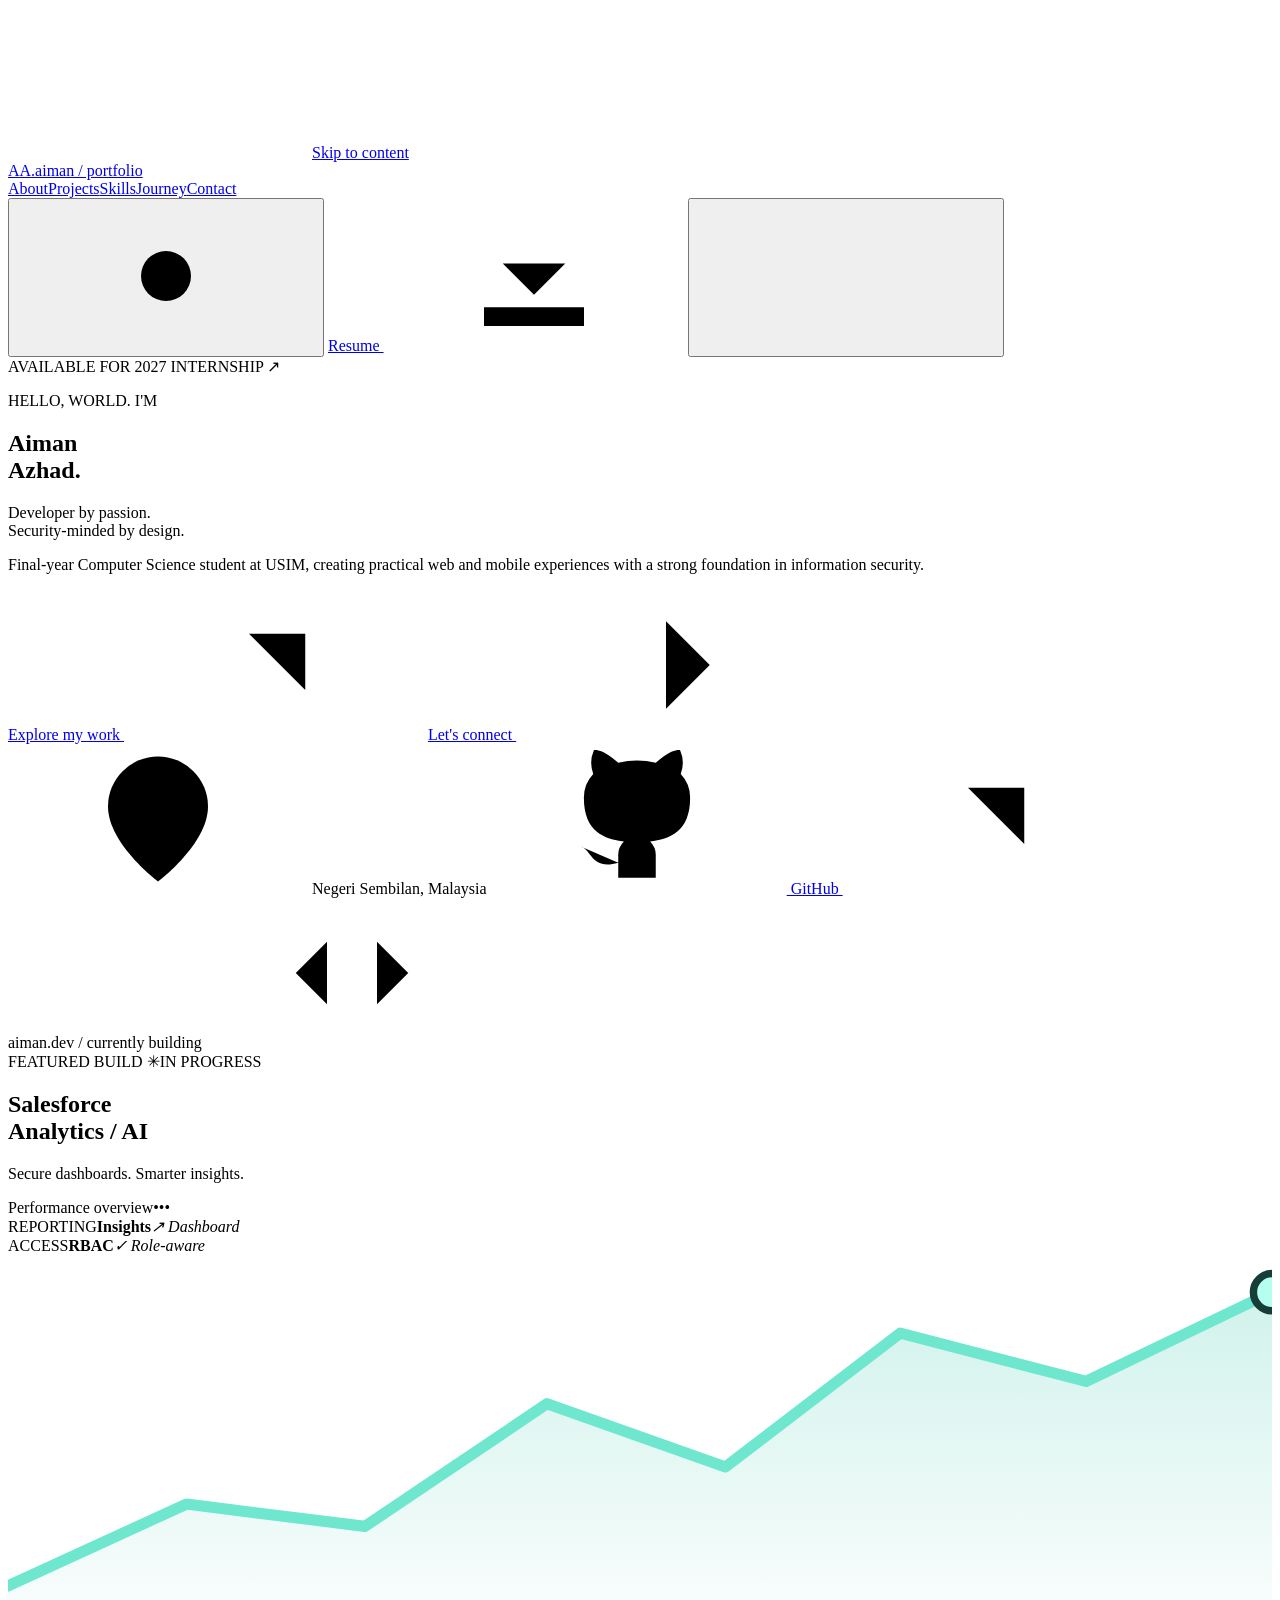
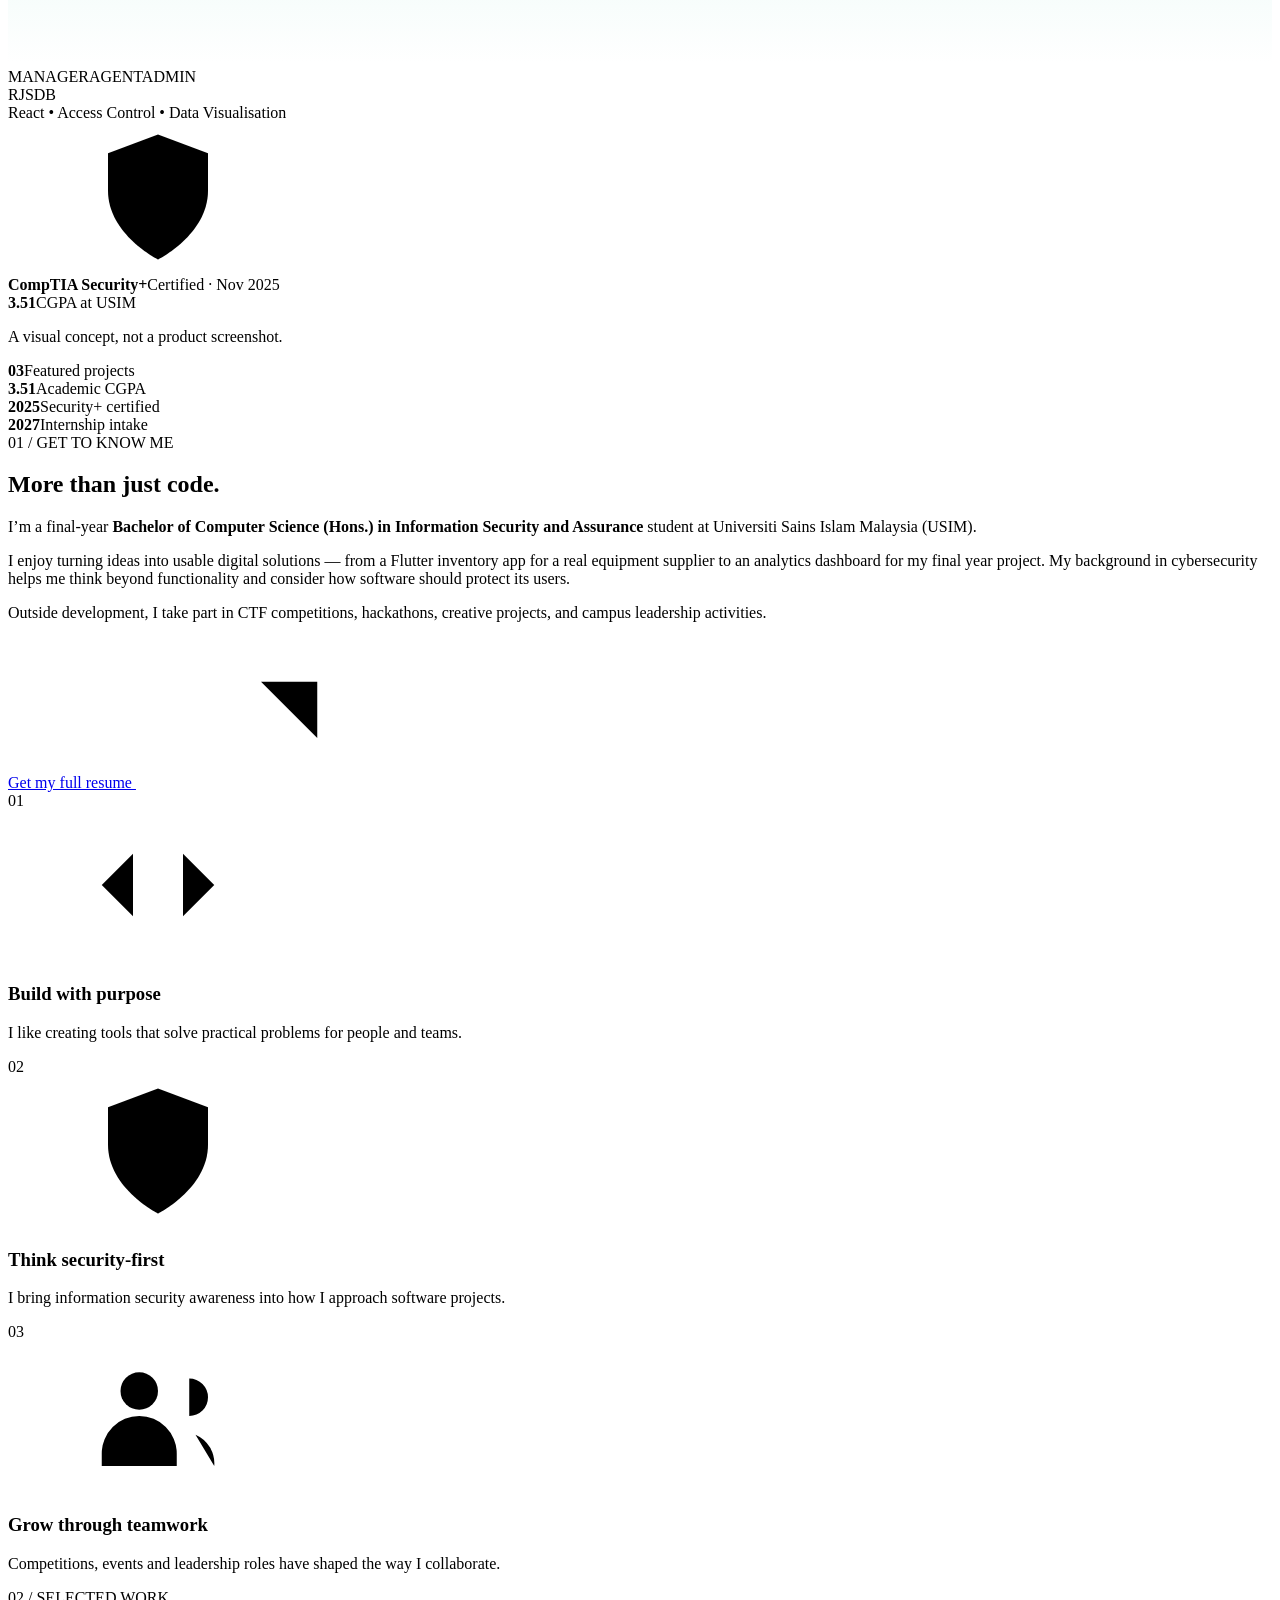
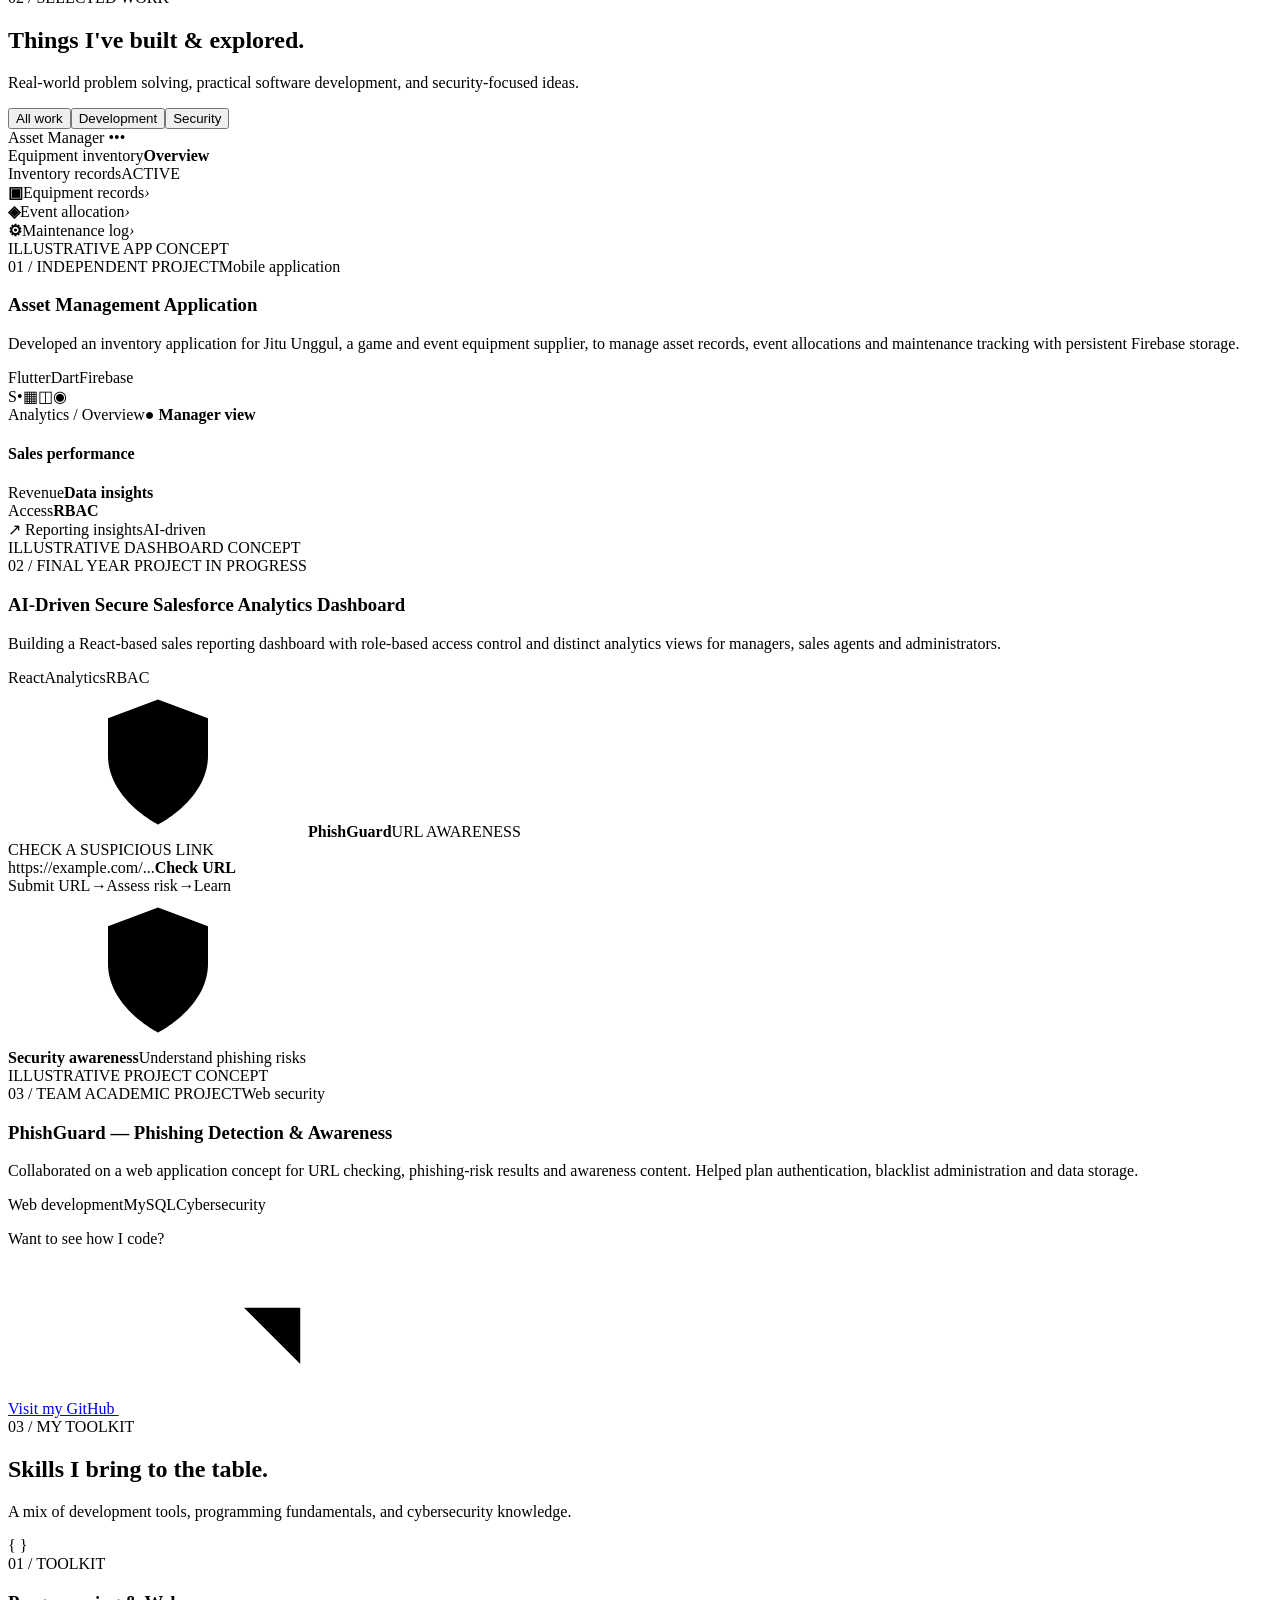
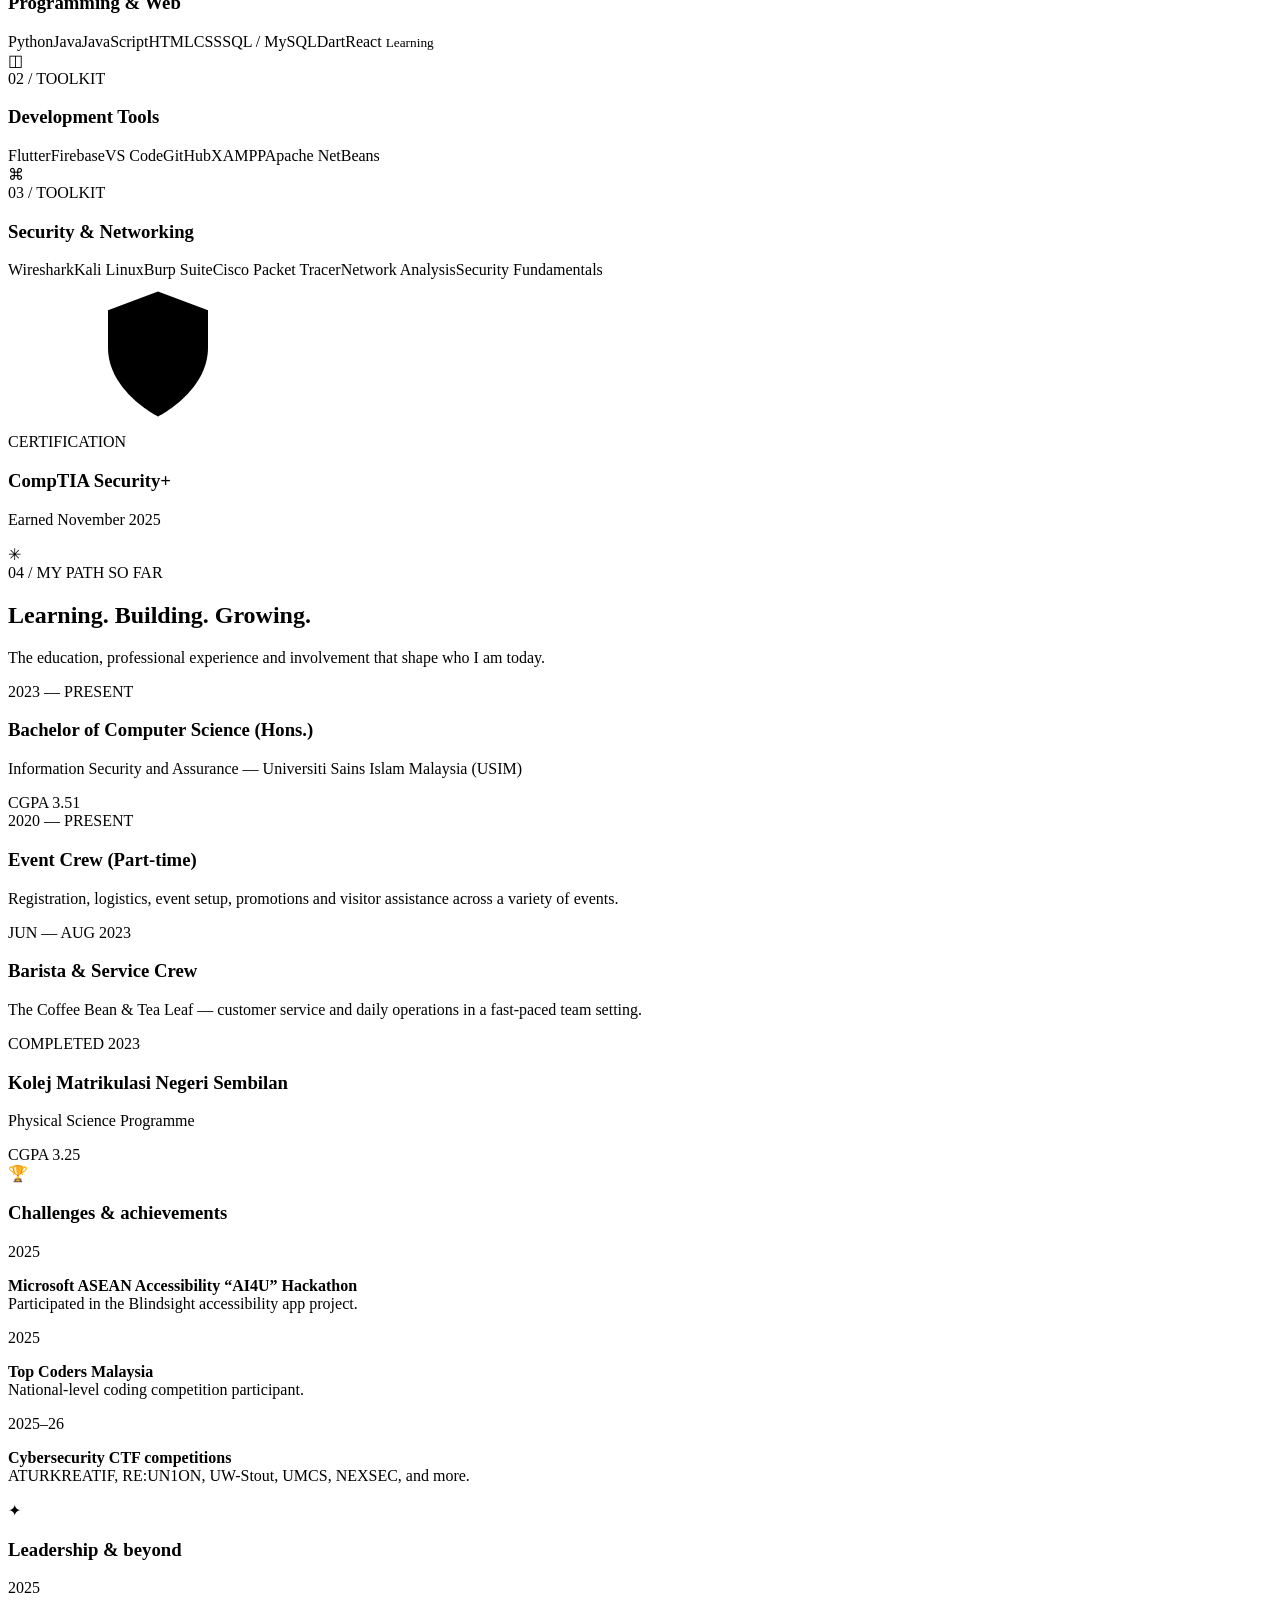
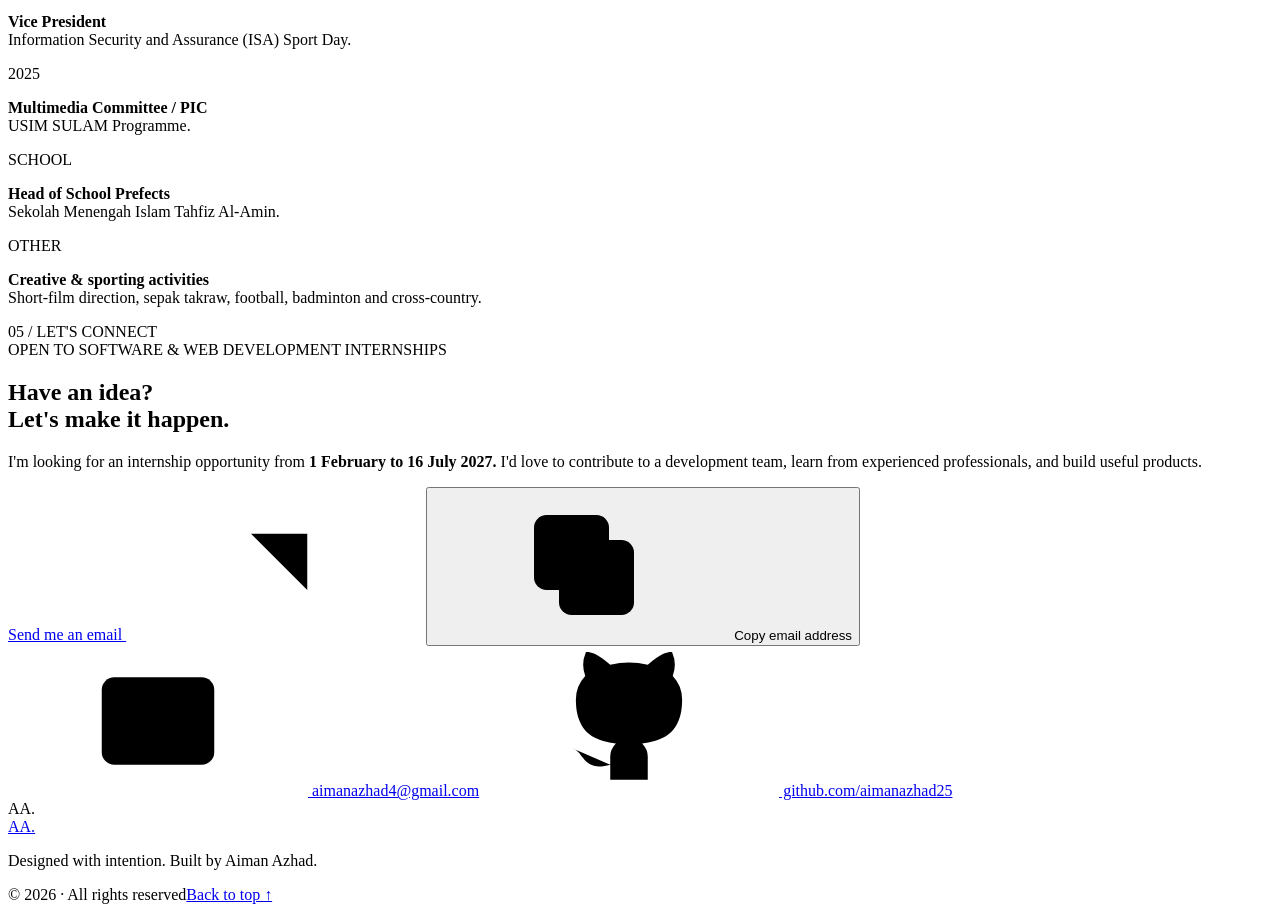
==== index.html @ 27d0f872 "Add Aiman Azhad portfolio homepage" ====
<!doctype html>
<html lang="en" data-theme="dark">
<head>
  <meta charset="UTF-8">
  <meta name="viewport" content="width=device-width, initial-scale=1">
  <meta name="theme-color" content="#090f1a">
  <meta name="description" content="Portfolio of Aiman Azhad, an information security student and software developer building practical, secure web and mobile applications.">
  <meta property="og:title" content="Aiman Azhad — Software Developer & Security Enthusiast">
  <meta property="og:description" content="Projects, technical skills, experience and internship availability of Aiman Azhad.">
  <meta property="og:type" content="website">
  <title>Aiman Azhad — Developer Portfolio</title>
  <link rel="icon" type="image/svg+xml" href="assets/favicon.svg">
  <link rel="preconnect" href="https://fonts.googleapis.com">
  <link rel="preconnect" href="https://fonts.gstatic.com" crossorigin>
  <link href="https://fonts.googleapis.com/css2?family=DM+Sans:wght@400;500;600;700&family=Space+Grotesk:wght@400;500;600;700&display=swap" rel="stylesheet">
  <link rel="stylesheet" href="styles.css">
  <script src="script.js" defer></script>
</head>
<body>
  <svg class="svg-defs" xmlns="http://www.w3.org/2000/svg" aria-hidden="true">
    <symbol id="i-arrow" viewBox="0 0 24 24"><path d="M5 12h14m-7-7 7 7-7 7"/></symbol>
    <symbol id="i-arrow-diagonal" viewBox="0 0 24 24"><path d="M7 17 17 7M8 7h9v9"/></symbol>
    <symbol id="i-download" viewBox="0 0 24 24"><path d="M12 3v12m-5-5 5 5 5-5M4 17v3h16v-3"/></symbol>
    <symbol id="i-mail" viewBox="0 0 24 24"><rect x="3" y="5" width="18" height="14" rx="2"/><path d="m3 7 9 6 9-6"/></symbol>
    <symbol id="i-github" viewBox="0 0 24 24"><path d="M9 19c-4.3 1.3-4.3-2.2-6-2.6m12 5v-3.4a3.1 3.1 0 0 0-.9-2.4c3.1-.4 6.4-1.5 6.4-7A5.5 5.5 0 0 0 19 4.8 5.1 5.1 0 0 0 18.9 1S17.7.6 15 3a13.3 13.3 0 0 0-6 0C6.3.6 5.1 1 5.1 1A5.1 5.1 0 0 0 5 4.8a5.5 5.5 0 0 0-1.5 3.8c0 5.5 3.3 6.6 6.4 7A3.1 3.1 0 0 0 9 18v3.4"/></symbol>
    <symbol id="i-sun" viewBox="0 0 24 24"><circle cx="12" cy="12" r="4"/><path d="M12 2v2m0 16v2M4.93 4.93l1.42 1.42m11.3 11.3 1.42 1.42M2 12h2m16 0h2M4.93 19.07l1.42-1.42m11.3-11.3 1.42-1.42"/></symbol>
    <symbol id="i-moon" viewBox="0 0 24 24"><path d="M20.7 13.4A9 9 0 0 1 10.6 3.3a9 9 0 1 0 10.1 10.1Z"/></symbol>
    <symbol id="i-menu" viewBox="0 0 24 24"><path d="M4 7h16M4 12h16M4 17h16"/></symbol>
    <symbol id="i-x" viewBox="0 0 24 24"><path d="M5 5 19 19M19 5 5 19"/></symbol>
    <symbol id="i-shield" viewBox="0 0 24 24"><path d="M12 22s8-4 8-11V5l-8-3-8 3v6c0 7 8 11 8 11Z"/><path d="m9 12 2 2 4-4"/></symbol>
    <symbol id="i-code" viewBox="0 0 24 24"><path d="m8 7-5 5 5 5m8-10 5 5-5 5m-3-13-2 16"/></symbol>
    <symbol id="i-users" viewBox="0 0 24 24"><circle cx="9" cy="8" r="3"/><path d="M3 20v-2a6 6 0 0 1 12 0v2H3Zm14-14a3 3 0 0 1 0 6m1 3a5 5 0 0 1 3 5"/></symbol>
    <symbol id="i-location" viewBox="0 0 24 24"><path d="M20 10c0 6-8 12-8 12S4 16 4 10a8 8 0 1 1 16 0Z"/><circle cx="12" cy="10" r="2.5"/></symbol>
    <symbol id="i-check" viewBox="0 0 24 24"><path d="m5 12 4 4L19 6"/></symbol>
    <symbol id="i-copy" viewBox="0 0 24 24"><rect x="8" y="8" width="12" height="12" rx="2"/><path d="M16 8V6a2 2 0 0 0-2-2H6a2 2 0 0 0-2 2v8a2 2 0 0 0 2 2h2"/></symbol>
  </svg>
  <a class="skip-link" href="#main">Skip to content</a>
  <header class="site-header" id="top">
    <div class="container nav-wrap">
      <a class="brand" href="#top" aria-label="Aiman Azhad, back to top"><span class="brand-mark">AA<span class="brand-dot">.</span></span><span class="brand-caption">aiman / portfolio</span></a>
      <nav class="desktop-nav" aria-label="Main navigation">
        <a href="#about">About</a><a href="#projects">Projects</a><a href="#skills">Skills</a><a href="#journey">Journey</a><a href="#contact">Contact</a>
      </nav>
      <div class="nav-actions">
        <button class="icon-button theme-toggle" id="themeToggle" type="button" aria-label="Switch to light mode" title="Toggle light/dark theme"><svg class="icon"><use href="#i-sun"/></svg></button>
        <a class="nav-resume" href="Aiman_Azhad_Resume.pdf" download>Resume <svg class="icon"><use href="#i-download"/></svg></a>
        <button class="icon-button menu-toggle" id="menuToggle" type="button" aria-expanded="false" aria-controls="mobileNav" aria-label="Open navigation"><svg class="icon"><use href="#i-menu"/></svg></button>
      </div>
    </div>
    <nav class="mobile-nav" id="mobileNav" aria-label="Mobile navigation" hidden>
      <a href="#about">About</a><a href="#projects">Projects</a><a href="#skills">Skills</a><a href="#journey">Journey</a><a href="#contact">Contact</a>
    </nav>
  </header>

  <main id="main">
    <section class="hero section" aria-labelledby="hero-title">
      <div class="hero-glow hero-glow-one" aria-hidden="true"></div><div class="hero-glow hero-glow-two" aria-hidden="true"></div>
      <div class="container hero-grid">
        <div class="hero-content">
          <div class="availability"><span class="pulse-dot"></span> AVAILABLE FOR 2027 INTERNSHIP <span class="availability-arrow">↗</span></div>
          <p class="hero-intro">HELLO, WORLD. I'M</p>
          <h1 id="hero-title">Aiman<br><span class="gradient-text">Azhad.</span></h1>
          <p class="hero-subtitle">Developer by passion.<br><span>Security-minded by design.</span></p>
          <p class="hero-description">Final-year Computer Science student at USIM, creating practical web and mobile experiences with a strong foundation in information security.</p>
          <div class="hero-cta">
            <a class="button button-primary" href="#projects">Explore my work <svg class="icon"><use href="#i-arrow-diagonal"/></svg></a>
            <a class="button button-outline" href="#contact">Let's connect <svg class="icon"><use href="#i-arrow"/></svg></a>
          </div>
          <div class="hero-meta"><span><svg class="icon"><use href="#i-location"/></svg> Negeri Sembilan, Malaysia</span><span class="meta-separator"></span><a href="https://github.com/aimanazhad25" target="_blank" rel="noopener noreferrer"><svg class="icon"><use href="#i-github"/></svg> GitHub <svg class="icon small-icon"><use href="#i-arrow-diagonal"/></svg></a></div>
        </div>
        <div class="hero-visual" aria-label="Illustrative developer dashboard concept">
          <div class="orbit orb-a"></div><div class="orbit orb-b"></div>
          <div class="focus-card">
            <div class="focus-top"><div class="window-dots"><i></i><i></i><i></i></div><span>aiman.dev / currently building</span><svg class="icon"><use href="#i-code"/></svg></div>
            <div class="focus-body">
              <div class="focus-heading"><span class="focus-mini-label">FEATURED BUILD <span class="tiny-star">✳</span></span><span class="focus-status">IN PROGRESS</span></div>
              <h2>Salesforce<br>Analytics <span class="text-muted">/ AI</span></h2>
              <p>Secure dashboards. Smarter insights.</p>
              <div class="preview-panel">
                <div class="preview-top"><span>Performance overview</span><span class="preview-dots">•••</span></div>
                <div class="mini-kpi-row"><div class="mini-kpi"><span>REPORTING</span><b>Insights</b><em>↗ Dashboard</em></div><div class="mini-kpi"><span>ACCESS</span><b>RBAC</b><em>✓ Role-aware</em></div></div>
                <div class="chart-area"><div class="chart-grid"><i></i><i></i><i></i></div><svg viewBox="0 0 340 110" preserveAspectRatio="none" role="img" aria-label="Decorative chart visualization"><defs><linearGradient id="chartFill" x1="0" y1="0" x2="0" y2="1"><stop offset="0%" stop-color="#66d4be" stop-opacity=".30"/><stop offset="100%" stop-color="#66d4be" stop-opacity="0"/></linearGradient></defs><path d="M0 89 L48 67 L96 73 L145 40 L193 57 L240 21 L290 34 L340 10 L340 110 L0 110 Z" fill="url(#chartFill)"/><polyline points="0,89 48,67 96,73 145,40 193,57 240,21 290,34 340,10" fill="none" stroke="#6fe7cf" stroke-width="3" stroke-linejoin="round" stroke-linecap="round"/><circle cx="340" cy="10" r="5" fill="#b5fff0" stroke="#163d38" stroke-width="2"/></svg></div>
                <div class="roles-line"><span>MANAGER</span><span>AGENT</span><span>ADMIN</span></div>
              </div>
              <div class="focus-foot"><div class="tech-overlap"><span>R</span><span>JS</span><span>DB</span></div><span>React • Access Control • Data Visualisation</span></div>
            </div>
          </div>
          <div class="float-chip chip-cert"><span class="chip-icon"><svg class="icon"><use href="#i-shield"/></svg></span><div><strong>CompTIA Security+</strong><span>Certified · Nov 2025</span></div></div>
          <div class="float-chip chip-gpa"><strong>3.51</strong><span>CGPA at USIM</span></div>
          <p class="visual-note">A visual concept, not a product screenshot.</p>
        </div>
      </div>
      <div class="container metrics-row" aria-label="Profile highlights"><div class="metric"><strong>03</strong><span>Featured projects</span></div><div class="metric"><strong>3.51</strong><span>Academic CGPA</span></div><div class="metric"><strong>2025</strong><span>Security+ certified</span></div><div class="metric"><strong>2027</strong><span>Internship intake</span></div></div>
    </section>

    <section class="section about-section" id="about" aria-labelledby="about-title">
      <div class="container">
        <div class="section-head"><span class="section-kicker"><span class="section-index">01 /</span> GET TO KNOW ME</span><h2 id="about-title">More than just <span class="gradient-text">code.</span></h2></div>
        <div class="about-grid">
          <div class="about-copy"><p class="lead">I’m a final-year <strong>Bachelor of Computer Science (Hons.) in Information Security and Assurance</strong> student at Universiti Sains Islam Malaysia (USIM).</p><p>I enjoy turning ideas into usable digital solutions — from a Flutter inventory app for a real equipment supplier to an analytics dashboard for my final year project. My background in cybersecurity helps me think beyond functionality and consider how software should protect its users.</p><p>Outside development, I take part in CTF competitions, hackathons, creative projects, and campus leadership activities.</p><a href="Aiman_Azhad_Resume.pdf" class="text-link" download>Get my full resume <svg class="icon"><use href="#i-arrow-diagonal"/></svg></a></div>
          <div class="about-values"><article class="value-card"><span class="value-number">01</span><div class="value-icon cyan"><svg class="icon"><use href="#i-code"/></svg></div><h3>Build with purpose</h3><p>I like creating tools that solve practical problems for people and teams.</p></article><article class="value-card"><span class="value-number">02</span><div class="value-icon violet"><svg class="icon"><use href="#i-shield"/></svg></div><h3>Think security-first</h3><p>I bring information security awareness into how I approach software projects.</p></article><article class="value-card"><span class="value-number">03</span><div class="value-icon green"><svg class="icon"><use href="#i-users"/></svg></div><h3>Grow through teamwork</h3><p>Competitions, events and leadership roles have shaped the way I collaborate.</p></article></div>
        </div>
      </div>
    </section>

    <section class="section project-section" id="projects" aria-labelledby="projects-title">
      <div class="container"><div class="section-topline"><div class="section-head"><span class="section-kicker"><span class="section-index">02 /</span> SELECTED WORK</span><h2 id="projects-title">Things I've <span class="gradient-text">built & explored.</span></h2><p>Real-world problem solving, practical software development, and security-focused ideas.</p></div><div class="project-filters" role="group" aria-label="Filter projects"><button class="filter-button active" type="button" data-filter="all" aria-pressed="true">All work</button><button class="filter-button" type="button" data-filter="development" aria-pressed="false">Development</button><button class="filter-button" type="button" data-filter="security" aria-pressed="false">Security</button></div></div>
        <div class="project-grid">
          <article class="project-card" data-category="development"><div class="project-art art-assets" aria-label="Illustrative asset management app interface"><div class="art-noise"></div><div class="art-device"><div class="device-top"><span class="device-dot"></span> Asset Manager <span>•••</span></div><div class="device-overview"><span>Equipment inventory</span><strong>Overview</strong><div class="asset-stat"><span>Inventory records</span><span class="small-badge">ACTIVE</span></div><div class="asset-list"><div><b class="asset-icon">▣</b><span>Equipment records</span><i>›</i></div><div><b class="asset-icon">◈</b><span>Event allocation</span><i>›</i></div><div><b class="asset-icon">⚙</b><span>Maintenance log</span><i>›</i></div></div></div></div><span class="art-caption">ILLUSTRATIVE APP CONCEPT</span></div><div class="project-info"><div class="project-overline"><span>01 / INDEPENDENT PROJECT</span><span class="project-year">Mobile application</span></div><h3>Asset Management Application</h3><p>Developed an inventory application for Jitu Unggul, a game and event equipment supplier, to manage asset records, event allocations and maintenance tracking with persistent Firebase storage.</p><div class="tag-list"><span>Flutter</span><span>Dart</span><span>Firebase</span></div></div></article>
          <article class="project-card" data-category="development security"><div class="project-art art-sales" aria-label="Illustrative sales analytics dashboard"><div class="art-noise"></div><div class="sales-ui"><div class="sales-sidebar"><span class="sales-logo">S<span>•</span></span><span>▦</span><span>◫</span><span>◉</span></div><div class="sales-main"><div class="sales-header"><span>Analytics / Overview</span><b>● Manager view</b></div><h4>Sales performance</h4><div class="sales-stat-row"><div><span>Revenue</span><strong>Data insights</strong></div><div><span>Access</span><strong>RBAC</strong></div></div><div class="bar-chart"><i style="--bar:44%"></i><i style="--bar:72%"></i><i style="--bar:58%"></i><i style="--bar:83%"></i><i style="--bar:66%"></i><i style="--bar:94%"></i><i style="--bar:76%"></i><i style="--bar:98%"></i></div><div class="sales-bottom"><span>↗ Reporting insights</span><span>AI-driven</span></div></div></div><span class="art-caption">ILLUSTRATIVE DASHBOARD CONCEPT</span></div><div class="project-info"><div class="project-overline"><span>02 / FINAL YEAR PROJECT</span><span class="status-inprogress"><i></i> IN PROGRESS</span></div><h3>AI-Driven Secure Salesforce Analytics Dashboard</h3><p>Building a React-based sales reporting dashboard with role-based access control and distinct analytics views for managers, sales agents and administrators.</p><div class="tag-list"><span>React</span><span>Analytics</span><span>RBAC</span></div></div></article>
          <article class="project-card" data-category="security"><div class="project-art art-phish" aria-label="Illustrative phishing awareness interface"><div class="art-noise"></div><div class="phish-window"><div class="phish-nav"><span class="phish-logo"><svg class="icon"><use href="#i-shield"/></svg></span><b>PhishGuard</b><span>URL AWARENESS</span></div><div class="phish-inner"><span class="scan-caption">CHECK A SUSPICIOUS LINK</span><div class="fake-input"><span>https://example.com/...</span><b>Check URL</b></div><div class="scan-flow"><span>Submit URL</span><i>→</i><span>Assess risk</span><i>→</i><span>Learn</span></div><div class="phish-shield"><svg class="icon"><use href="#i-shield"/></svg><div><b>Security awareness</b><span>Understand phishing risks</span></div></div></div></div><span class="art-caption">ILLUSTRATIVE PROJECT CONCEPT</span></div><div class="project-info"><div class="project-overline"><span>03 / TEAM ACADEMIC PROJECT</span><span class="project-year">Web security</span></div><h3>PhishGuard — Phishing Detection & Awareness</h3><p>Collaborated on a web application concept for URL checking, phishing-risk results and awareness content. Helped plan authentication, blacklist administration and data storage.</p><div class="tag-list"><span>Web development</span><span>MySQL</span><span>Cybersecurity</span></div></div></article>
        </div>
        <div class="projects-end"><p>Want to see how I code?</p><a href="https://github.com/aimanazhad25" target="_blank" rel="noopener noreferrer" class="text-link">Visit my GitHub <svg class="icon"><use href="#i-arrow-diagonal"/></svg></a></div>
      </div>
    </section>

    <section class="section skills-section" id="skills" aria-labelledby="skills-title"><div class="container"><div class="section-head"><span class="section-kicker"><span class="section-index">03 /</span> MY TOOLKIT</span><h2 id="skills-title">Skills I bring <span class="gradient-text">to the table.</span></h2><p>A mix of development tools, programming fundamentals, and cybersecurity knowledge.</p></div><div class="skills-grid"><article class="skill-box"><div class="skill-heading"><span class="skill-illustration">{ }</span><div><span class="skill-number">01 / TOOLKIT</span><h3>Programming & Web</h3></div></div><div class="skill-pills"><span>Python</span><span>Java</span><span>JavaScript</span><span>HTML</span><span>CSS</span><span>SQL / MySQL</span><span>Dart</span><span class="learning">React <small>Learning</small></span></div></article><article class="skill-box"><div class="skill-heading"><span class="skill-illustration">◫</span><div><span class="skill-number">02 / TOOLKIT</span><h3>Development Tools</h3></div></div><div class="skill-pills"><span>Flutter</span><span>Firebase</span><span>VS Code</span><span>GitHub</span><span>XAMPP</span><span>Apache NetBeans</span></div></article><article class="skill-box"><div class="skill-heading"><span class="skill-illustration">⌘</span><div><span class="skill-number">03 / TOOLKIT</span><h3>Security & Networking</h3></div></div><div class="skill-pills"><span>Wireshark</span><span>Kali Linux</span><span>Burp Suite</span><span>Cisco Packet Tracer</span><span>Network Analysis</span><span>Security Fundamentals</span></div></article></div><div class="cert-banner"><div class="cert-emblem"><svg class="icon"><use href="#i-shield"/></svg></div><div><span>CERTIFICATION</span><h3>CompTIA Security+</h3><p>Earned November 2025</p></div><span class="cert-star" aria-hidden="true">✳</span></div></div></section>

    <section class="section journey-section" id="journey" aria-labelledby="journey-title"><div class="container journey-layout"><div class="journey-left"><div class="section-head"><span class="section-kicker"><span class="section-index">04 /</span> MY PATH SO FAR</span><h2 id="journey-title">Learning. Building. <span class="gradient-text">Growing.</span></h2><p>The education, professional experience and involvement that shape who I am today.</p></div><div class="timeline"><article class="timeline-item"><span class="timeline-date">2023 — PRESENT</span><h3>Bachelor of Computer Science (Hons.)</h3><p>Information Security and Assurance — Universiti Sains Islam Malaysia (USIM)</p><span class="timeline-note">CGPA 3.51</span></article><article class="timeline-item"><span class="timeline-date">2020 — PRESENT</span><h3>Event Crew (Part-time)</h3><p>Registration, logistics, event setup, promotions and visitor assistance across a variety of events.</p></article><article class="timeline-item"><span class="timeline-date">JUN — AUG 2023</span><h3>Barista & Service Crew</h3><p>The Coffee Bean & Tea Leaf — customer service and daily operations in a fast-paced team setting.</p></article><article class="timeline-item"><span class="timeline-date">COMPLETED 2023</span><h3>Kolej Matrikulasi Negeri Sembilan</h3><p>Physical Science Programme</p><span class="timeline-note">CGPA 3.25</span></article></div></div><div class="journey-right"><article class="highlights-panel"><div class="panel-title"><span>🏆</span><h3>Challenges & achievements</h3></div><div class="highlight-list"><div><span class="highlight-time">2025</span><p><strong>Microsoft ASEAN Accessibility “AI4U” Hackathon</strong><br>Participated in the Blindsight accessibility app project.</p></div><div><span class="highlight-time">2025</span><p><strong>Top Coders Malaysia</strong><br>National-level coding competition participant.</p></div><div><span class="highlight-time">2025–26</span><p><strong>Cybersecurity CTF competitions</strong><br>ATURKREATIF, RE:UN1ON, UW-Stout, UMCS, NEXSEC, and more.</p></div></div></article><article class="highlights-panel leadership-panel"><div class="panel-title"><span>✦</span><h3>Leadership & beyond</h3></div><div class="highlight-list"><div><span class="highlight-time">2025</span><p><strong>Vice President</strong><br>Information Security and Assurance (ISA) Sport Day.</p></div><div><span class="highlight-time">2025</span><p><strong>Multimedia Committee / PIC</strong><br>USIM SULAM Programme.</p></div><div><span class="highlight-time">SCHOOL</span><p><strong>Head of School Prefects</strong><br>Sekolah Menengah Islam Tahfiz Al-Amin.</p></div><div><span class="highlight-time">OTHER</span><p><strong>Creative & sporting activities</strong><br>Short-film direction, sepak takraw, football, badminton and cross-country.</p></div></div></article></div></div></section>

    <section class="section contact-section" id="contact" aria-labelledby="contact-title"><div class="container"><div class="contact-shell"><div class="contact-grid-pattern" aria-hidden="true"></div><div class="contact-content"><span class="section-kicker"><span class="section-index">05 /</span> LET'S CONNECT</span><div class="contact-availability"><span class="pulse-dot"></span> OPEN TO SOFTWARE & WEB DEVELOPMENT INTERNSHIPS</div><h2 id="contact-title">Have an idea?<br><span>Let's make it happen.</span></h2><p>I'm looking for an internship opportunity from <strong>1 February to 16 July 2027.</strong> I'd love to contribute to a development team, learn from experienced professionals, and build useful products.</p><div class="contact-buttons"><a href="mailto:aimanazhad4@gmail.com?subject=Internship%20Opportunity%20for%20Aiman%20Azhad" class="button button-light">Send me an email <svg class="icon"><use href="#i-arrow-diagonal"/></svg></a><button type="button" class="button button-ghost copy-email" id="copyEmail"><svg class="icon"><use href="#i-copy"/></svg><span id="copyText">Copy email address</span></button></div><div class="contact-links"><a href="mailto:aimanazhad4@gmail.com"><svg class="icon"><use href="#i-mail"/></svg> aimanazhad4@gmail.com</a><a href="https://github.com/aimanazhad25" target="_blank" rel="noopener noreferrer"><svg class="icon"><use href="#i-github"/></svg> github.com/aimanazhad25</a></div></div><div class="contact-ornament" aria-hidden="true"><div class="ornament-ring"><div class="ornament-core">AA<span>.</span></div></div></div></div></div></section>
  </main>
  <footer class="footer"><div class="container footer-inner"><a href="#top" class="footer-logo">AA<span>.</span></a><p>Designed with intention. Built by Aiman Azhad.</p><span>© <span id="copyrightYear">2026</span> · All rights reserved</span><a class="back-top" href="#top">Back to top ↑</a></div></footer>
  <div class="toast" role="status" aria-live="polite" id="toast"></div>
</body>
</html>
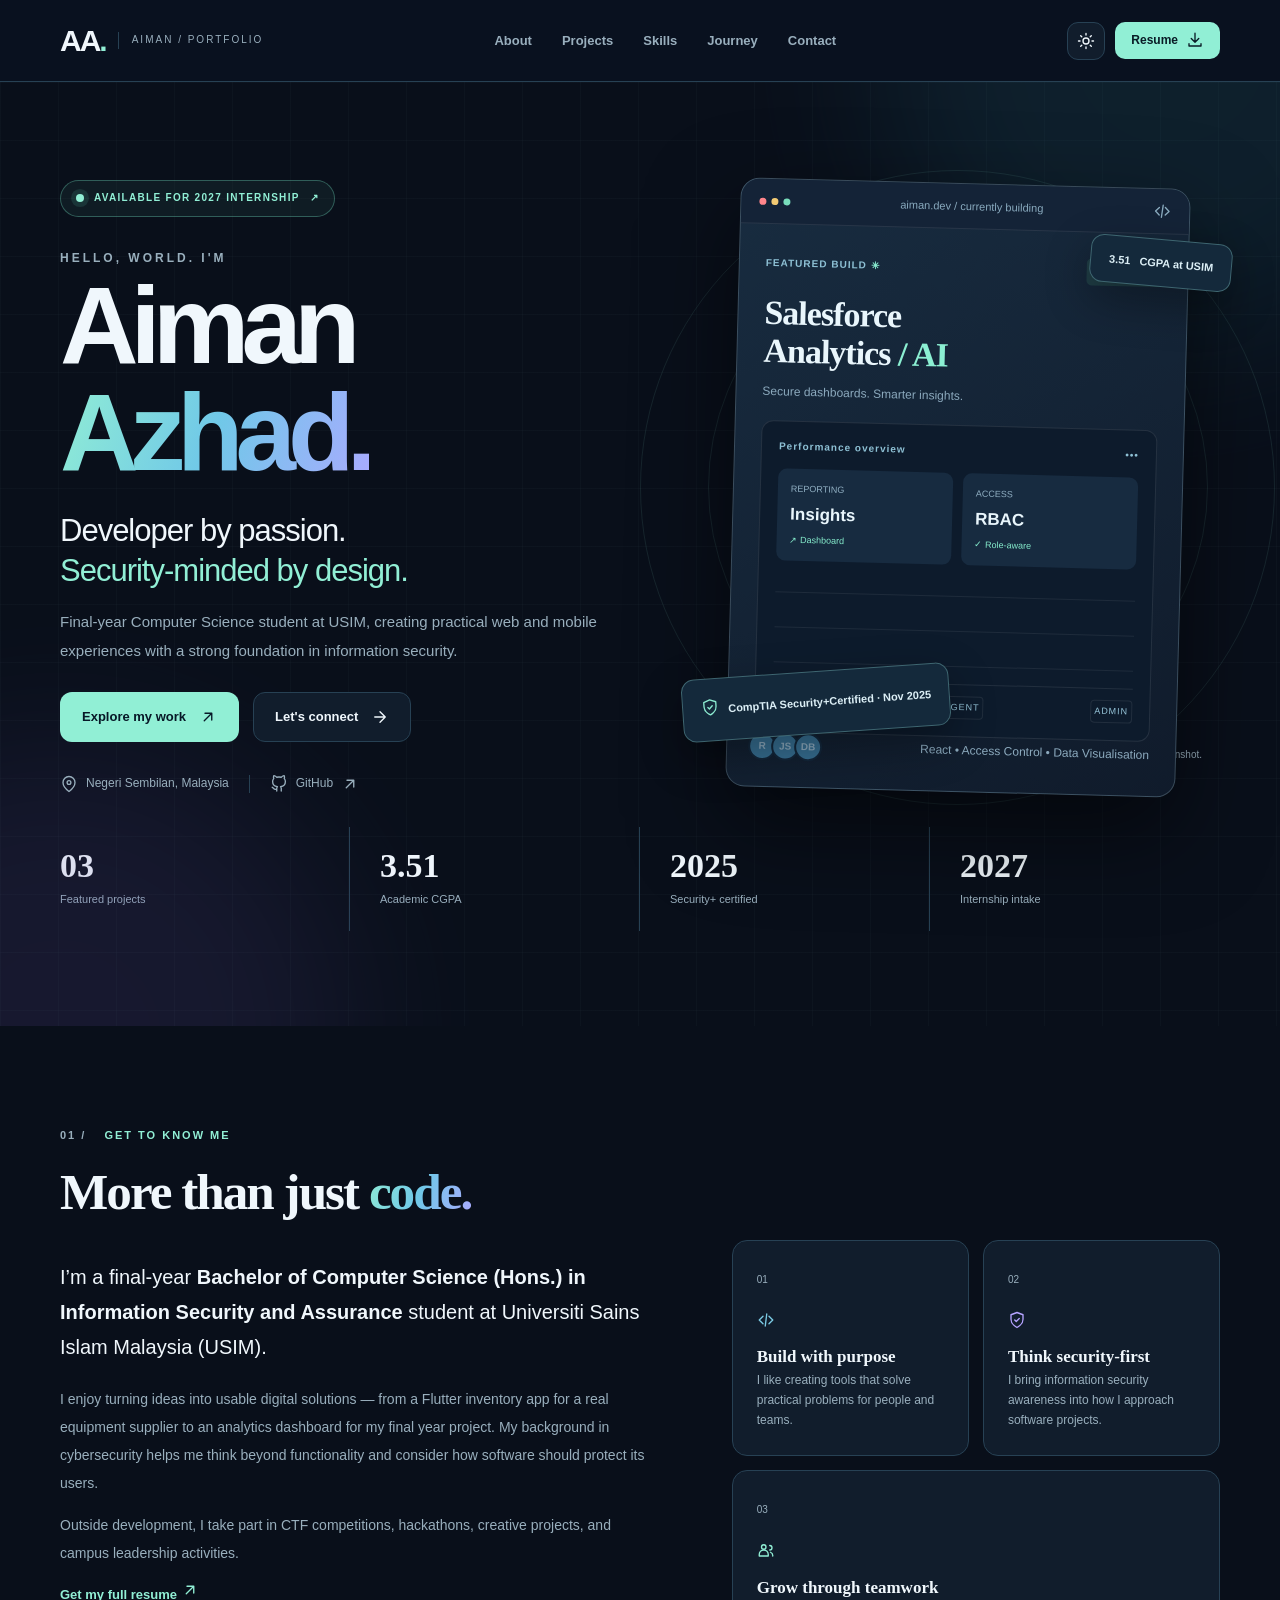
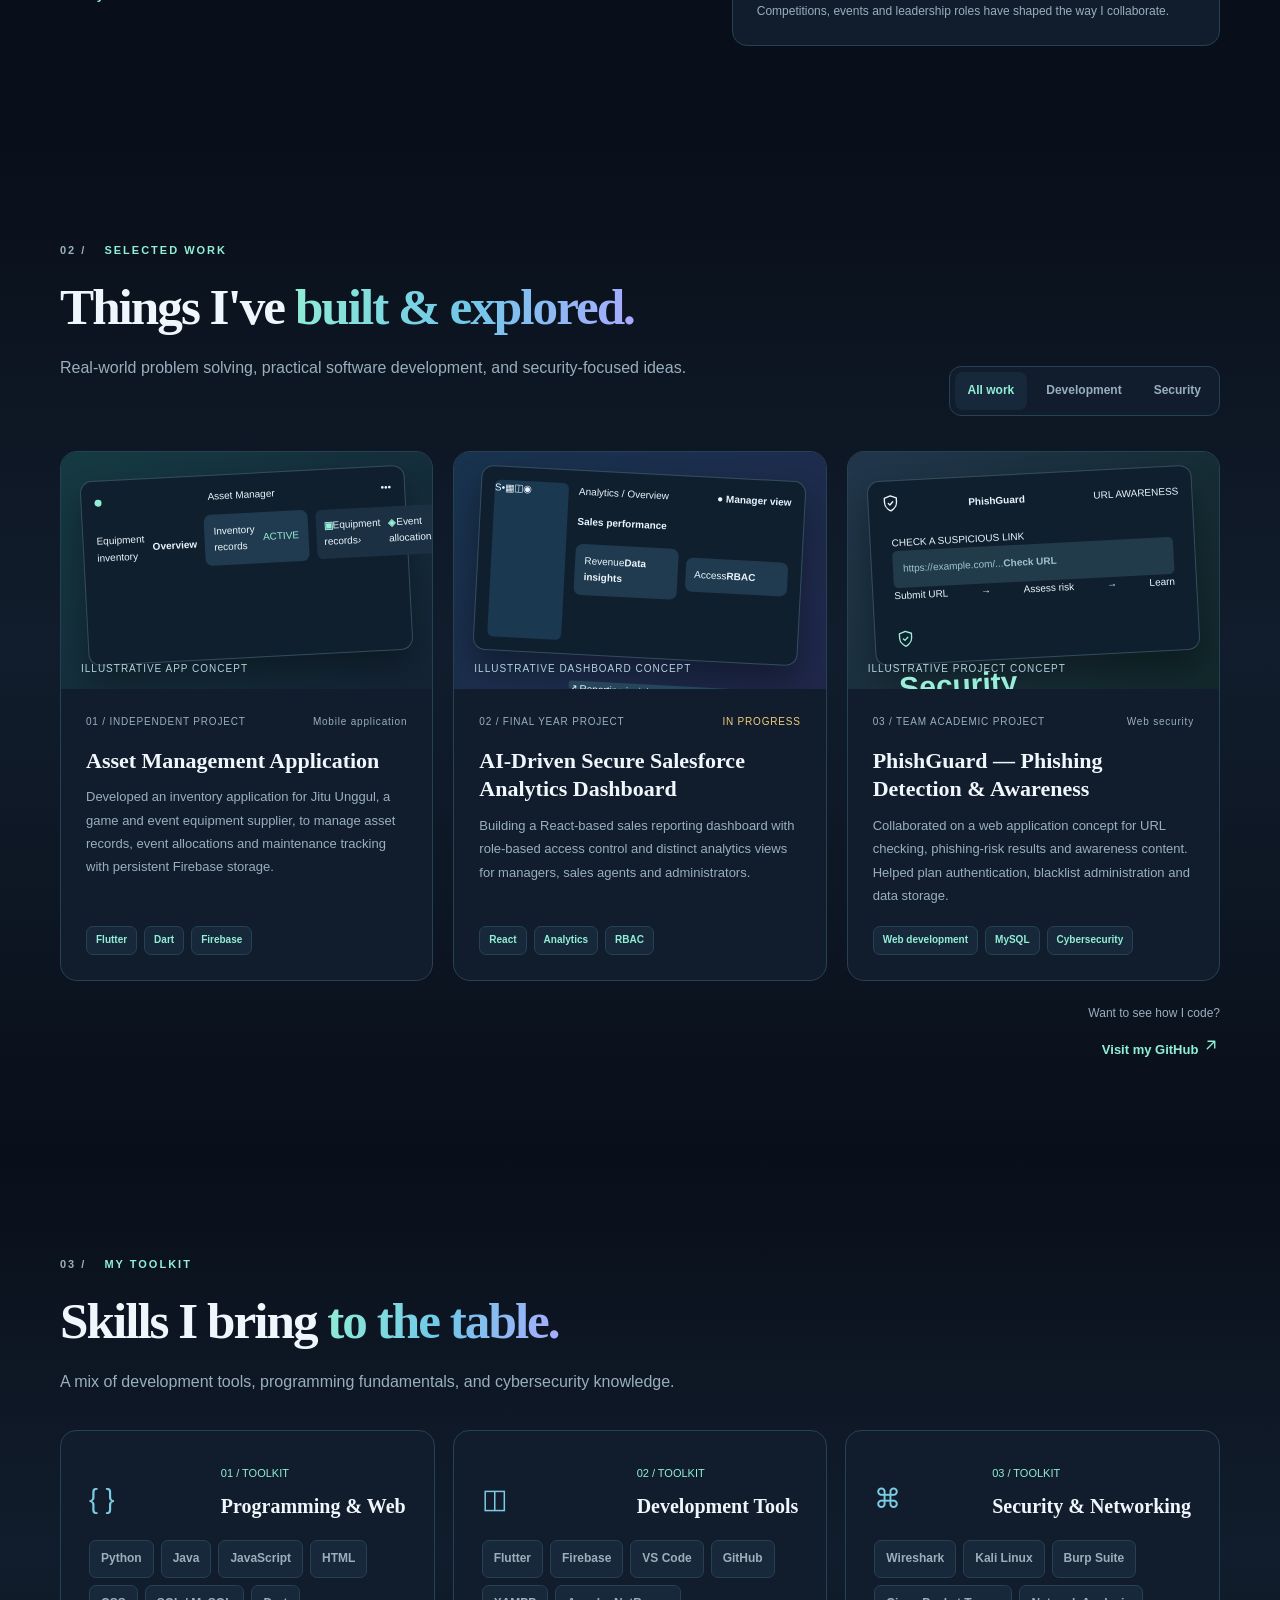
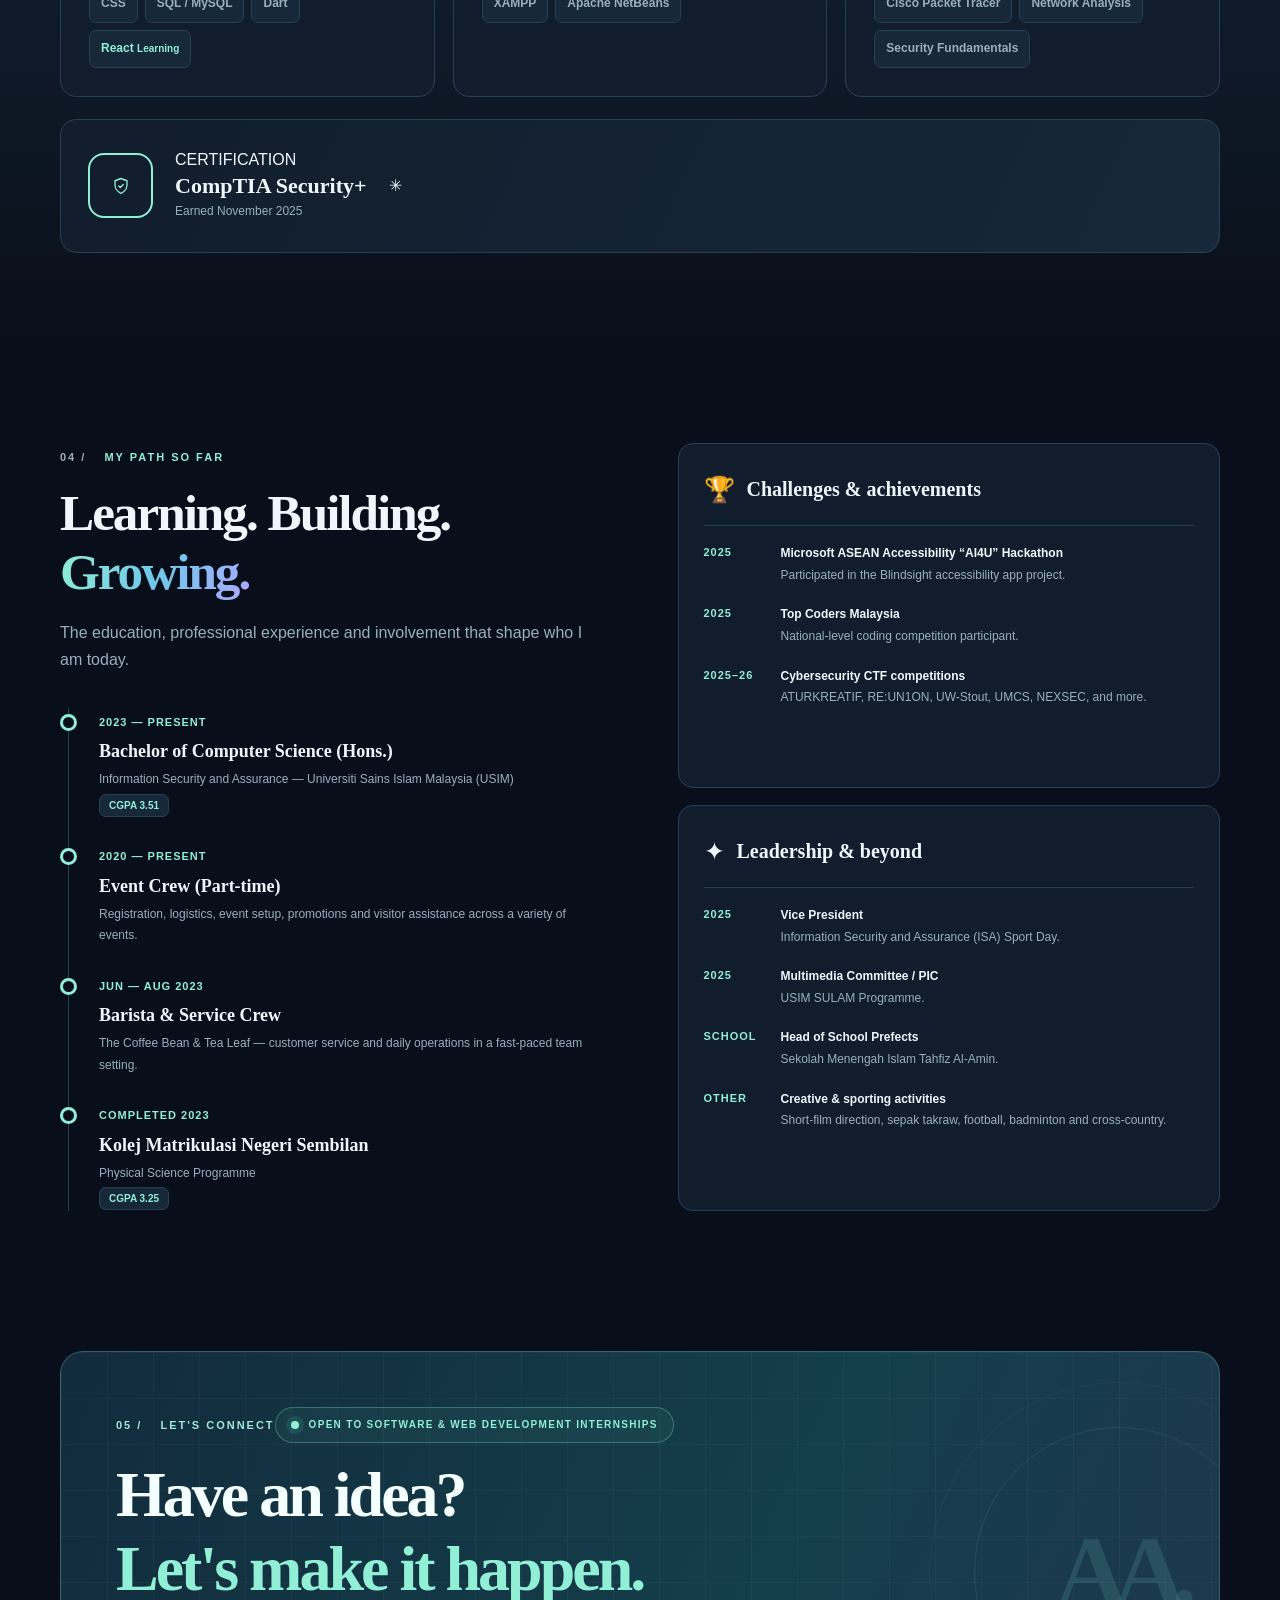
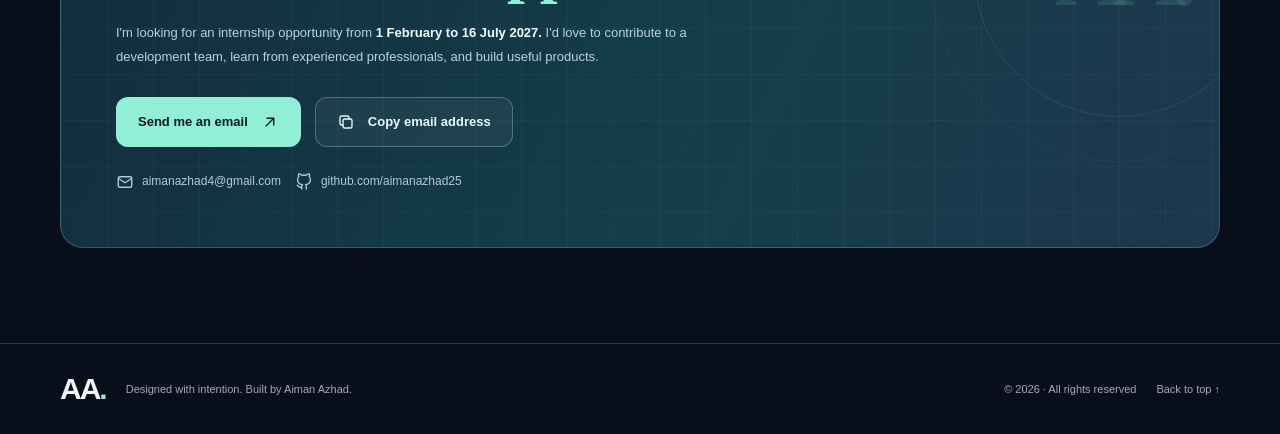
==== commit d944f67b: "Link resume to printable online version" ====
--- a/index.html
+++ b/index.html
@@ -43,7 +43,7 @@
       </nav>
       <div class="nav-actions">
         <button class="icon-button theme-toggle" id="themeToggle" type="button" aria-label="Switch to light mode" title="Toggle light/dark theme"><svg class="icon"><use href="#i-sun"/></svg></button>
-        <a class="nav-resume" href="Aiman_Azhad_Resume.pdf" download>Resume <svg class="icon"><use href="#i-download"/></svg></a>
+        <a class="nav-resume" href="resume.html">Resume <svg class="icon"><use href="#i-download"/></svg></a>
         <button class="icon-button menu-toggle" id="menuToggle" type="button" aria-expanded="false" aria-controls="mobileNav" aria-label="Open navigation"><svg class="icon"><use href="#i-menu"/></svg></button>
       </div>
     </div>
@@ -97,7 +97,7 @@
       <div class="container">
         <div class="section-head"><span class="section-kicker"><span class="section-index">01 /</span> GET TO KNOW ME</span><h2 id="about-title">More than just <span class="gradient-text">code.</span></h2></div>
         <div class="about-grid">
-          <div class="about-copy"><p class="lead">I’m a final-year <strong>Bachelor of Computer Science (Hons.) in Information Security and Assurance</strong> student at Universiti Sains Islam Malaysia (USIM).</p><p>I enjoy turning ideas into usable digital solutions — from a Flutter inventory app for a real equipment supplier to an analytics dashboard for my final year project. My background in cybersecurity helps me think beyond functionality and consider how software should protect its users.</p><p>Outside development, I take part in CTF competitions, hackathons, creative projects, and campus leadership activities.</p><a href="Aiman_Azhad_Resume.pdf" class="text-link" download>Get my full resume <svg class="icon"><use href="#i-arrow-diagonal"/></svg></a></div>
+          <div class="about-copy"><p class="lead">I’m a final-year <strong>Bachelor of Computer Science (Hons.) in Information Security and Assurance</strong> student at Universiti Sains Islam Malaysia (USIM).</p><p>I enjoy turning ideas into usable digital solutions — from a Flutter inventory app for a real equipment supplier to an analytics dashboard for my final year project. My background in cybersecurity helps me think beyond functionality and consider how software should protect its users.</p><p>Outside development, I take part in CTF competitions, hackathons, creative projects, and campus leadership activities.</p><a href="resume.html" class="text-link">Get my full resume <svg class="icon"><use href="#i-arrow-diagonal"/></svg></a></div>
           <div class="about-values"><article class="value-card"><span class="value-number">01</span><div class="value-icon cyan"><svg class="icon"><use href="#i-code"/></svg></div><h3>Build with purpose</h3><p>I like creating tools that solve practical problems for people and teams.</p></article><article class="value-card"><span class="value-number">02</span><div class="value-icon violet"><svg class="icon"><use href="#i-shield"/></svg></div><h3>Think security-first</h3><p>I bring information security awareness into how I approach software projects.</p></article><article class="value-card"><span class="value-number">03</span><div class="value-icon green"><svg class="icon"><use href="#i-users"/></svg></div><h3>Grow through teamwork</h3><p>Competitions, events and leadership roles have shaped the way I collaborate.</p></article></div>
         </div>
       </div>
--- a/styles.css
+++ b/styles.css
@@ -0,0 +1,16 @@
+
+:root{color-scheme:dark;--bg:#090f1a;--surface:#111d2c;--surface2:#17283b;--line:#274154;--text:#f0f7fc;--muted:#99afbd;--mint:#91efd5;--cyan:#7bcbe4;--violet:#b5a3ff;--header:#0a1221ed}
+[data-theme=light]{color-scheme:light;--bg:#f6f9fb;--surface:#fff;--surface2:#ebf2f7;--line:#cddce5;--text:#142333;--muted:#526c7d;--mint:#168c77;--cyan:#128eae;--violet:#7866c1;--header:#f6f9fbed}
+*{box-sizing:border-box}html{scroll-behavior:smooth;scroll-padding-top:95px}body{margin:0;background:var(--bg);color:var(--text);font-family:'DM Sans',Arial,sans-serif;line-height:1.65}a{color:inherit;text-decoration:none}button{font:inherit}a:hover,button:hover{opacity:.92}a:focus-visible,button:focus-visible{outline:3px solid var(--mint);outline-offset:3px}.container{width:min(1160px,calc(100% - 56px));margin:auto}.section{padding:95px 0}.icon{width:18px;height:18px;fill:none;stroke:currentColor;stroke-width:1.8;stroke-linecap:round;stroke-linejoin:round;flex:none}.svg-defs{position:absolute;width:0;height:0;overflow:hidden}.skip-link{position:absolute;top:-100px;left:15px;background:var(--mint);color:#081827;padding:12px;z-index:999}.skip-link:focus{top:15px}
+.site-header{height:82px;position:sticky;top:0;z-index:100;background:var(--header);border-bottom:1px solid var(--line);backdrop-filter:blur(16px)}.nav-wrap,.desktop-nav,.nav-actions,.brand{display:flex;align-items:center}.nav-wrap{height:100%;justify-content:space-between;gap:15px}.brand{gap:12px;white-space:nowrap}.brand-mark,.footer-logo{font:700 30px 'Space Grotesk',sans-serif;letter-spacing:-2px}.brand-dot,.footer-logo span{color:var(--mint)}.brand-caption{font-size:10px;letter-spacing:2px;text-transform:uppercase;color:var(--muted);padding-left:13px;border-left:1px solid var(--line)}.desktop-nav{gap:30px}.desktop-nav a{font-size:13px;color:var(--muted);font-weight:700}.desktop-nav a:hover{color:var(--mint)}.nav-actions{gap:10px}.icon-button{display:flex;align-items:center;justify-content:center;width:38px;height:38px;background:var(--surface);color:var(--text);border:1px solid var(--line);border-radius:11px;cursor:pointer}.nav-resume{display:flex;align-items:center;gap:8px;background:var(--mint);color:#091b26;border-radius:10px;padding:9px 16px;font-size:12px;font-weight:800}.menu-toggle{display:none}.mobile-nav[hidden]{display:none}.mobile-nav{display:none}
+.hero{position:relative;overflow:hidden;background-image:linear-gradient(#82b4c308 1px,transparent 1px),linear-gradient(90deg,#82b4c308 1px,transparent 1px);background-size:58px 58px}.hero-glow{position:absolute;width:580px;height:580px;border-radius:50%;pointer-events:none;filter:blur(80px);opacity:.15;background:#2d7f95}.hero-glow-one{top:-320px;right:-180px}.hero-glow-two{bottom:-300px;left:-230px;background:#6550a4}.hero-grid{display:grid;grid-template-columns:1.05fr .95fr;min-height:620px;gap:55px;align-items:center}.hero-content{position:relative;z-index:2}.availability,.contact-availability{display:inline-flex;align-items:center;gap:10px;color:var(--mint);border:1px solid #6ed4b65c;background:#6ed4b611;border-radius:30px;padding:9px 15px;font-size:10px;letter-spacing:1.3px;font-weight:800}.pulse-dot{display:inline-block;width:8px;height:8px;border-radius:100%;background:var(--mint);box-shadow:0 0 0 5px #64d6b320}.hero-intro{margin:32px 0 5px;color:var(--muted);font-size:12px;font-weight:800;letter-spacing:3px}.hero h1{font:700 clamp(75px,8.5vw,126px)/.98 'Space Grotesk',sans-serif;letter-spacing:-8px;margin:0 0 24px}.gradient-text{background:linear-gradient(110deg,#91eed4,#70c8e8,#aaaaff);color:transparent;background-clip:text}.hero-subtitle{font:500 clamp(22px,2.6vw,31px)/1.3 'Space Grotesk',sans-serif;letter-spacing:-1px;margin:0 0 17px}.hero-subtitle span{color:var(--mint)}.hero-description{color:var(--muted);font-size:15px;max-width:560px;line-height:1.9}.hero-cta,.hero-meta,.contact-buttons,.contact-links{display:flex;flex-wrap:wrap;align-items:center;gap:14px}.hero-cta{margin-top:27px}.button{display:inline-flex;align-items:center;justify-content:center;gap:13px;min-height:50px;padding:12px 21px;border:1px solid transparent;border-radius:12px;font-size:13px;font-weight:800;cursor:pointer;transition:transform .2s}.button:hover{transform:translateY(-2px)}.button-primary,.button-light{background:var(--mint);color:#071827}.button-outline,.button-ghost{border-color:var(--line);background:var(--surface);color:var(--text)}.hero-meta{margin-top:32px;font-size:12px;color:var(--muted);gap:20px}.hero-meta>span,.hero-meta>a,.contact-links a{display:flex;align-items:center;gap:8px}.meta-separator{height:18px;width:1px;background:var(--line)}
+.hero-visual{position:relative;height:580px;display:flex;align-items:center;justify-content:center;min-width:0}.orbit{position:absolute;border:1px solid #92e9d419;border-radius:50%;width:500px;height:500px}.orb-b{width:635px;height:635px}.focus-card{z-index:2;position:relative;max-width:450px;width:100%;border:1px solid #aac7d542;border-radius:19px;overflow:hidden;background:linear-gradient(150deg,#182c40,#101b2b);color:#e9f6fc;box-shadow:0 35px 90px #0008;transform:rotate(1.5deg)}.focus-top,.focus-heading,.preview-top,.focus-foot,.roles-line{display:flex;align-items:center;justify-content:space-between;gap:12px}.focus-top{background:#142337;padding:13px 18px;border-bottom:1px solid #ffffff16;color:#89aabe;font-size:11px}.window-dots{display:flex;gap:5px}.window-dots i{display:block;width:7px;height:7px;border-radius:50%;background:#ff858b}.window-dots i:nth-child(2){background:#f2ca73}.window-dots i:nth-child(3){background:#78ddbb}.focus-body{padding:26px}.focus-mini-label,.preview-top{font-size:10px;letter-spacing:1px;color:#8ec1d5;font-weight:800}.focus-status{font-size:9px;color:#85edcc;background:#4a9d7831;border-radius:5px;padding:6px}.focus-body h2{font:700 34px 'Space Grotesk';letter-spacing:-1px;margin:17px 0 4px}.focus-body>p,.focus-foot{color:#8caabe;font-size:12px}.text-muted,.tiny-star{color:#8befd2}.preview-panel{background:#0d1b2c;border:1px solid #ffffff19;border-radius:12px;padding:17px;margin-top:18px}.mini-kpi-row{display:grid;grid-template-columns:1fr 1fr;gap:10px;margin:14px 0}.mini-kpi{display:grid;gap:4px;background:#172b40;border-radius:9px;padding:13px}.mini-kpi span,.mini-kpi em{font-size:9px;color:#90afc2}.mini-kpi b{font-size:17px}.mini-kpi em{color:#85eccc;font-style:normal}.chart-area{height:105px;position:relative;overflow:hidden}.chart-area svg{width:100%;height:100%;position:absolute}.chart-grid{display:grid;height:100%;align-content:space-around}.chart-grid i{border-top:1px solid #ffffff12}.roles-line{border-top:1px solid #ffffff16;padding-top:11px;color:#95c4d8;font-size:9px;letter-spacing:1px}.roles-line span{padding:3px;border:1px solid #ffffff15;border-radius:4px}.tech-overlap{display:flex}.tech-overlap span{display:grid;place-items:center;width:28px;height:28px;background:#366e91;border-radius:50%;margin-left:-5px;font-size:10px;font-weight:800;border:2px solid #13273b}.float-chip{position:absolute;z-index:5;background:#14293b;color:#dceff6;padding:14px 18px;border:1px solid #8ed8d459;border-radius:13px;box-shadow:0 16px 45px #0005;font-size:11px;font-weight:800;display:flex;gap:9px;align-items:center}.chip-cert{bottom:43px;left:-13px;transform:rotate(-4deg)}.chip-gpa{top:42px;right:-12px;transform:rotate(5deg)}.chip-icon{color:#8be9cf;font-size:20px}.visual-note{position:absolute;bottom:4px;right:18px;color:var(--muted);font-size:10px}.metrics-row{display:grid;grid-template-columns:repeat(4,1fr);gap:0;margin-top:30px}.metric{padding:20px 30px;border-right:1px solid var(--line)}.metric:first-child{padding-left:0}.metric:last-child{border:0}.metric strong{display:block;font:700 34px 'Space Grotesk';color:var(--text)}.metric>span{font-size:11px;color:var(--muted)}
+.section-head{position:relative}.section-kicker{color:var(--mint);font-size:11px;font-weight:800;letter-spacing:2px}.section-index{font-size:11px;color:var(--muted);margin-right:13px}.section-head h2,.section-topline h2{font:700 clamp(36px,4vw,52px)/1.15 'Space Grotesk';letter-spacing:-2px;margin:15px 0 18px}.section-head>p{max-width:650px;color:var(--muted);margin:0 0 35px}.about-grid{display:grid;grid-template-columns:1.1fr .9fr;gap:75px}.about-copy p{color:var(--muted);font-size:14px;line-height:2}.about-copy .lead{font-size:20px;color:var(--text);line-height:1.75}.text-link{color:var(--mint);font-size:13px;font-weight:800}.about-values{display:grid;grid-template-columns:1fr 1fr;gap:14px}.value-card{position:relative;min-height:175px;background:var(--surface);padding:24px;border:1px solid var(--line);border-radius:15px}.value-card:last-child{grid-column:span 2}.value-number{font-size:10px;color:var(--muted)}.value-icon{display:block;margin-top:20px;color:var(--mint)}.value-card h3{margin:10px 0 4px;font:700 17px 'Space Grotesk'}.value-card p{color:var(--muted);font-size:12px;margin:0}.value-icon.cyan{color:var(--cyan)}.value-icon.violet{color:var(--violet)}
+.project-section,.skills-section{background:linear-gradient(180deg,var(--bg),var(--surface) 50%,var(--bg))}.section-topline{display:flex;align-items:end;justify-content:space-between;gap:20px}.project-filters{display:flex;flex-wrap:wrap;gap:6px;background:var(--surface);border:1px solid var(--line);border-radius:12px;padding:5px}.filter-button{border:0;border-radius:8px;padding:9px 13px;background:transparent;color:var(--muted);font-size:12px;font-weight:700;cursor:pointer}.filter-button.active{background:var(--surface2);color:var(--mint)}.project-grid{display:grid;grid-template-columns:repeat(3,minmax(0,1fr));gap:20px;margin-top:35px}.project-card{min-width:0;background:var(--surface);border:1px solid var(--line);border-radius:17px;overflow:hidden;display:flex;flex-direction:column}.project-card[hidden]{display:none}.project-art{height:237px;overflow:hidden;position:relative;padding:21px;background:#132b3c;color:#eaf5fd}.art-assets{background:linear-gradient(145deg,#153a42,#142335)}.art-sales{background:linear-gradient(135deg,#18334e,#20274b)}.art-phish{background:linear-gradient(130deg,#21364b,#11282b)}.art-caption{position:absolute;bottom:12px;left:20px;right:20px;color:#b2d1de;font-size:10px;letter-spacing:1px}.art-device,.sales-ui,.phish-window{height:185px;max-width:325px;margin:auto;background:#101f2e;border:1px solid #709fb45b;border-radius:12px;box-shadow:0 18px 32px #0005;padding:13px;transform:rotate(-3deg);font-size:10px}.sales-ui{transform:rotate(3deg);display:flex;gap:10px}.phish-window{transform:rotate(-3deg)}.device-top,.device-overview,.asset-stat,.asset-list,.sales-header,.sales-stat-row,.phish-nav,.scan-flow{display:flex;align-items:center;justify-content:space-between;gap:8px;margin-bottom:9px}.device-dot{width:7px;height:7px;border-radius:50%;display:inline-block;background:var(--mint)}.asset-stat,.sales-stat-row>div{background:#203b4f;padding:9px;border-radius:7px}.asset-list{background:#1b3143;padding:8px;border-radius:6px}.asset-icon,.small-badge,.phish-shield{color:#98eed8}.sales-sidebar{width:25%;background:#1a3850;border-radius:6px}.sales-main{flex:1}.sales-stat-row>div{flex:1}.bar-chart{display:flex;align-items:end;height:67px;gap:6px}.bar-chart span{display:block;flex:1;background:#69c4c4;border-radius:3px 3px 0 0}.sales-bottom{height:8px;background:#27465c;border-radius:3px;margin-top:10px}.phish-inner{padding:8px}.fake-input{padding:10px;background:#223b4b;color:#9dc3ce;border-radius:5px}.phish-shield{font-size:30px}.project-info{padding:25px;flex:1;display:flex;flex-direction:column}.project-overline{display:flex;align-items:center;justify-content:space-between;gap:10px;flex-wrap:wrap;font-size:10px;color:var(--muted);letter-spacing:.8px}.project-info h3{font:700 22px 'Space Grotesk';line-height:1.3;margin:16px 0 10px}.project-info>p{font-size:13px;color:var(--muted);line-height:1.8;margin:0 0 19px}.tag-list,.skill-pills{display:flex;flex-wrap:wrap;gap:7px;margin-top:auto}.tag-list span,.skill-pills span,.timeline-note{border-radius:7px;background:var(--surface2);border:1px solid var(--line);padding:5px 9px;font-size:10px;font-weight:700;color:var(--mint)}.status-inprogress{color:#f2ce7c}.projects-end{margin-top:23px;text-align:right;color:var(--muted);font-size:12px}
+.skills-grid{display:grid;grid-template-columns:repeat(3,1fr);gap:18px}.skill-box{background:var(--surface);padding:28px;border:1px solid var(--line);border-radius:16px}.skill-heading{display:flex;align-items:center;justify-content:space-between;gap:12px}.skill-box h3{font:700 20px 'Space Grotesk';margin:10px 0 22px}.skill-number{color:var(--mint);font-size:11px}.skill-illustration{font-size:27px;color:var(--cyan)}.skill-pills{margin:0}.skill-pills span{font-size:12px;color:var(--muted);padding:8px 11px}.skill-pills .learning{color:var(--mint)}.cert-banner{margin-top:22px;display:flex;align-items:center;gap:22px;background:linear-gradient(115deg,var(--surface),var(--surface2));border:1px solid var(--line);border-radius:16px;padding:27px}.cert-emblem{width:65px;height:65px;display:grid;place-items:center;border:2px solid var(--mint);color:var(--mint);border-radius:16px;font-size:35px;flex:none}.cert-banner h3{font:700 22px 'Space Grotesk';margin:0}.cert-banner p{font-size:12px;color:var(--muted);margin:3px 0}
+.journey-layout{display:grid;grid-template-columns:1fr 1fr;gap:75px}.timeline{border-left:1px solid var(--line);margin-left:8px;padding-left:30px;display:grid;gap:25px}.timeline-item{position:relative}.timeline-item:before{content:"";position:absolute;width:11px;height:11px;border:3px solid var(--mint);border-radius:50%;background:var(--bg);top:6px;left:-39px}.timeline-date,.highlight-time{font-size:11px;font-weight:800;letter-spacing:1px;color:var(--mint)}.timeline-item h3{font:700 18px 'Space Grotesk';margin:7px 0}.timeline-item p,.highlight-list p{font-size:12px;color:var(--muted);line-height:1.8;margin:0}.journey-right{display:grid;gap:17px}.highlights-panel{background:var(--surface);padding:25px;border:1px solid var(--line);border-radius:15px}.panel-title{display:flex;align-items:center;gap:12px;border-bottom:1px solid var(--line);padding-bottom:15px}.panel-title h3{font:700 20px 'Space Grotesk';margin:0}.panel-title span{font-size:25px}.highlight-list{display:grid;gap:18px;margin-top:17px}.highlight-list>div{display:grid;grid-template-columns:66px 1fr;gap:11px}.highlight-list strong{color:var(--text)}
+.contact-section{padding-top:45px}.contact-shell{position:relative;overflow:hidden;background:linear-gradient(115deg,#122b3d,#143e4a 58%,#1e374e);border:1px solid #86d9c545;border-radius:23px;min-height:380px}.contact-grid-pattern{position:absolute;inset:0;background-image:linear-gradient(#ffffff08 1px,transparent 1px),linear-gradient(90deg,#ffffff08 1px,transparent 1px);background-size:46px 46px}.contact-content{position:relative;z-index:2;max-width:750px;padding:55px}.contact-content h2{font:700 clamp(38px,5vw,65px)/1.15 'Space Grotesk';letter-spacing:-3px;color:#f4ffff;margin:15px 0}.contact-content h2 span{color:#91efd5}.contact-content>p{color:#bfd1dc;font-size:13px;line-height:1.9}.contact-content>p strong{color:#f4ffff}.contact-content .section-kicker,.contact-content .section-index{color:#9fead6}.contact-buttons{margin-top:27px}.contact-links{margin-top:25px;color:#b2cad2;font-size:12px}.contact-ornament{position:absolute;right:-90px;top:30px;width:380px;height:380px;border:1px solid #ffffff16;border-radius:50%;display:grid;place-items:center;opacity:.45}.ornament-ring{width:290px;height:290px;border:1px solid #ffffff30;border-radius:50%;display:grid;place-items:center}.ornament-core{font:700 100px 'Space Grotesk';letter-spacing:-14px;color:#8fedd04a}.button-ghost{background:#ffffff0c;color:#e9f8fb;border-color:#ffffff40}.footer{border-top:1px solid var(--line);padding:25px 0}.footer-inner{display:flex;align-items:center;gap:20px}.footer-inner p,.footer-inner>span,.back-top{color:var(--muted);font-size:11px}.footer-inner p{margin-right:auto}.toast{position:fixed;bottom:22px;left:50%;transform:translate(-50%,25px);background:var(--surface2);padding:10px 20px;border:1px solid var(--line);border-radius:10px;opacity:0;pointer-events:none;transition:.25s;z-index:200}.toast.is-visible{opacity:1;transform:translate(-50%,0)}
+@media(max-width:1000px){.desktop-nav{gap:15px}.hero-grid{gap:20px}.hero h1{font-size:clamp(70px,9vw,110px)}.float-chip{font-size:10px}.project-grid{gap:13px}.project-info{padding:20px}.journey-layout{gap:35px}}
+@media(max-width:850px){.desktop-nav{display:none}.menu-toggle{display:flex}.mobile-nav{position:absolute;top:82px;left:0;right:0;background:var(--header);padding:15px 27px;border-bottom:1px solid var(--line);display:grid;gap:9px}.mobile-nav a{padding:7px}.hero-grid{grid-template-columns:1fr}.hero-content{max-width:720px}.hero-visual{max-width:600px;width:100%;margin:auto}.hero h1{font-size:clamp(72px,13vw,110px)}.about-grid,.journey-layout{grid-template-columns:1fr}.project-grid{grid-template-columns:repeat(2,1fr)}.project-card:last-child{grid-column:span 2}.skills-grid{grid-template-columns:repeat(2,1fr)}.skill-box:last-child{grid-column:span 2}}
+@media(max-width:600px){.container{width:calc(100% - 36px)}.section{padding:65px 0}.site-header{height:70px}.mobile-nav{top:70px}.brand-caption{display:none}.nav-resume{padding:8px 10px}.hero{padding-top:50px}.hero-grid{gap:0}.hero h1{font-size:clamp(70px,17vw,98px);letter-spacing:-5px}.hero-subtitle{font-size:23px}.hero-description{font-size:13px}.hero-cta .button{font-size:12px;padding:12px 13px}.hero-visual{height:480px;padding:15px}.focus-card{max-width:340px}.focus-body{padding:20px}.focus-body h2{font-size:28px}.chip-cert{left:0;bottom:25px}.chip-gpa{right:0;top:26px}.orb-a{width:360px;height:360px}.orb-b{width:440px;height:440px}.metrics-row{grid-template-columns:1fr 1fr;margin-top:20px}.metric{padding:12px!important;border-right:0}.metric:nth-child(odd){border-right:1px solid var(--line)}.metric strong{font-size:27px}.section-head h2{font-size:36px}.section-topline{display:block}.project-filters{margin-top:20px;width:max-content;max-width:100%}.project-grid,.skills-grid,.about-values{grid-template-columns:1fr}.project-card:last-child,.skill-box:last-child,.value-card:last-child{grid-column:auto}.project-art{height:225px}.journey-layout{gap:30px}.contact-content{padding:36px 25px}.contact-content h2{font-size:40px}.contact-ornament{right:-250px}.footer-inner{flex-wrap:wrap}.footer-inner>span{margin-right:auto}.hero-meta{gap:10px}.meta-separator{display:none}}
+@media(prefers-reduced-motion:reduce){html{scroll-behavior:auto}*{animation:none!important;transition:none!important}}
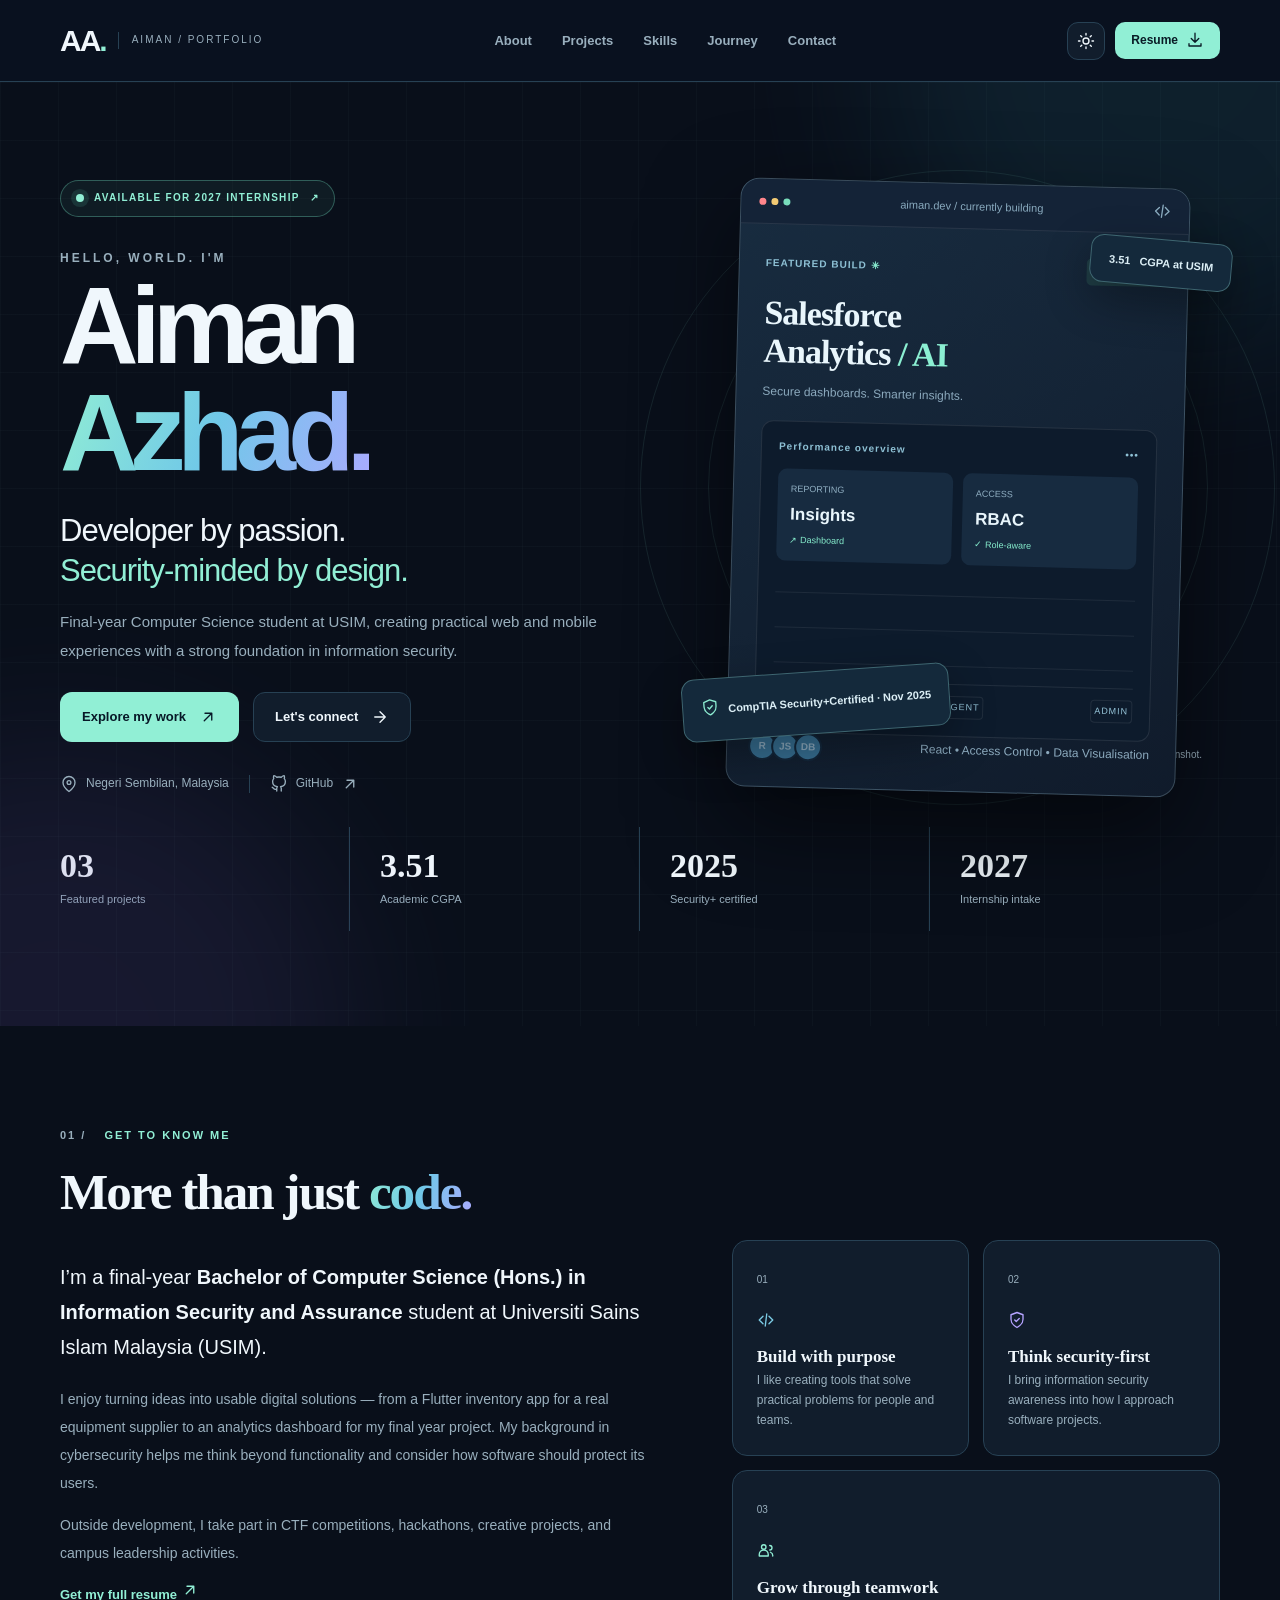
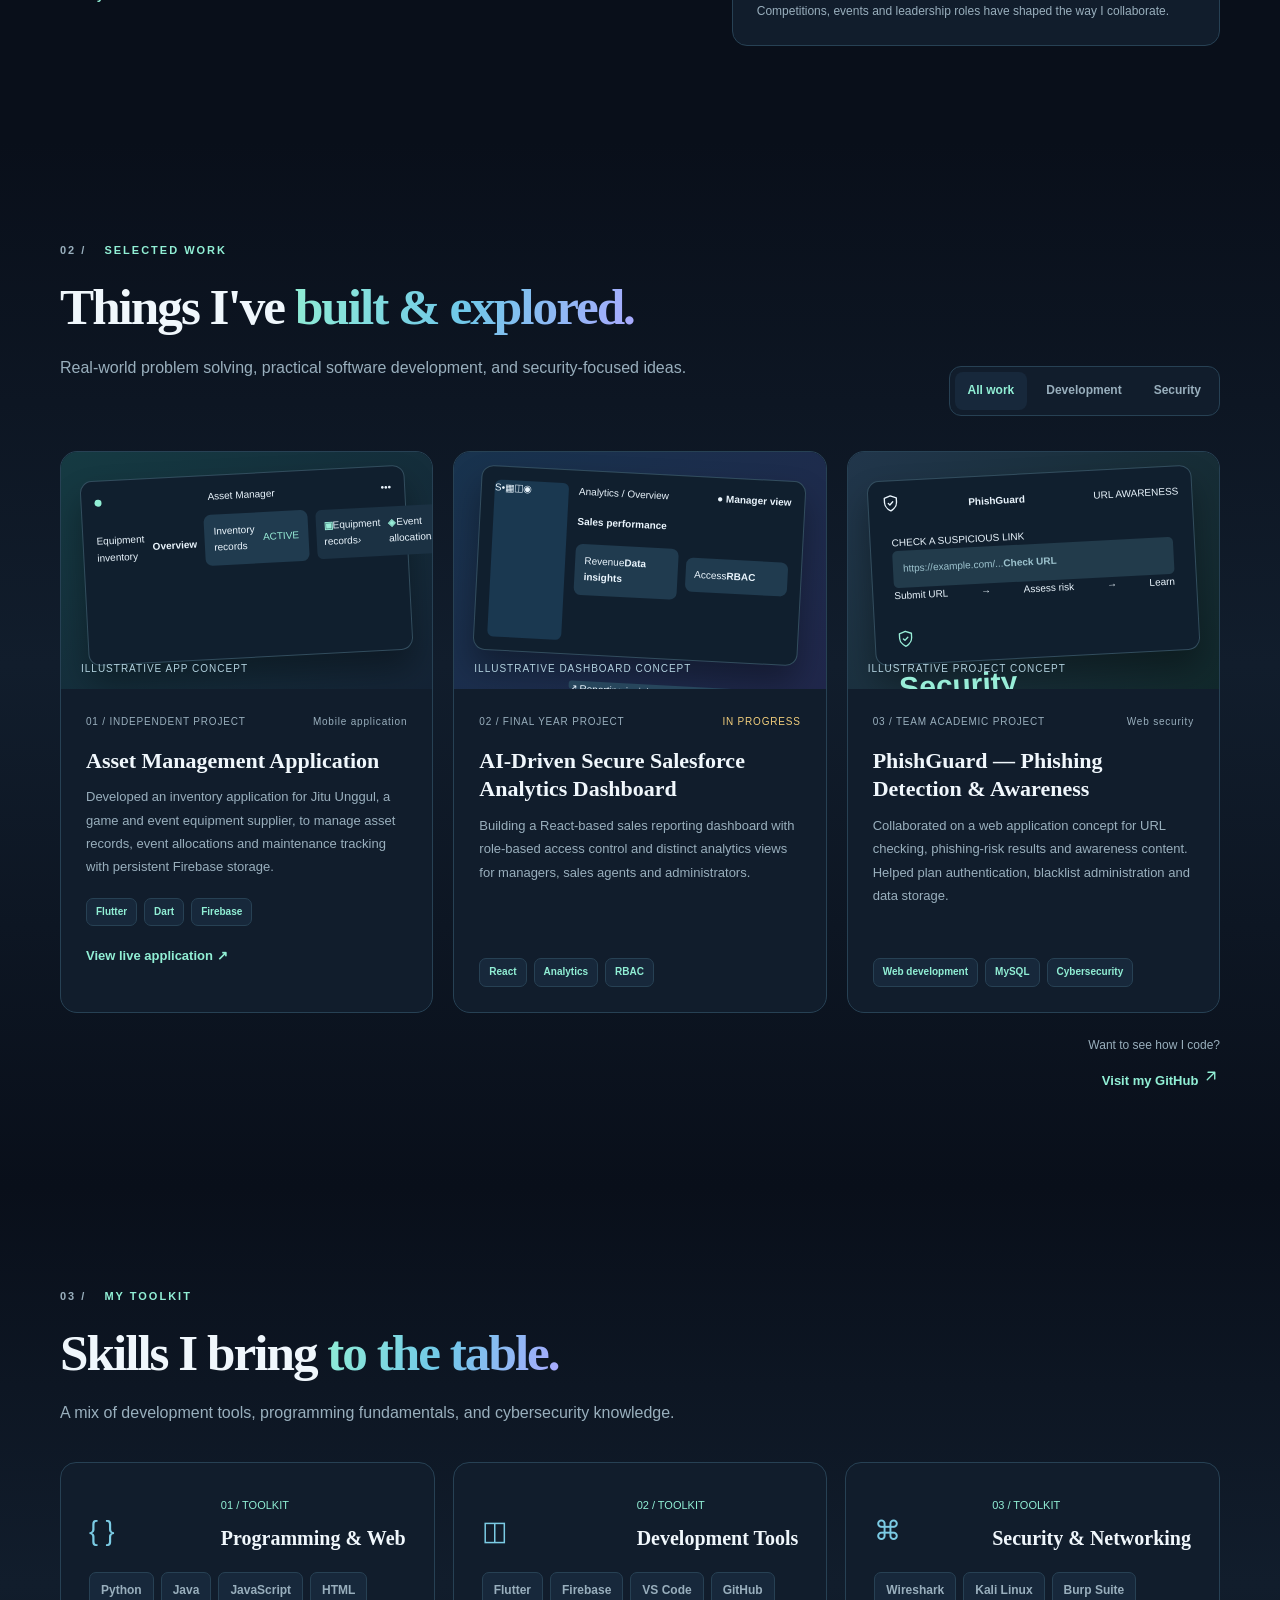
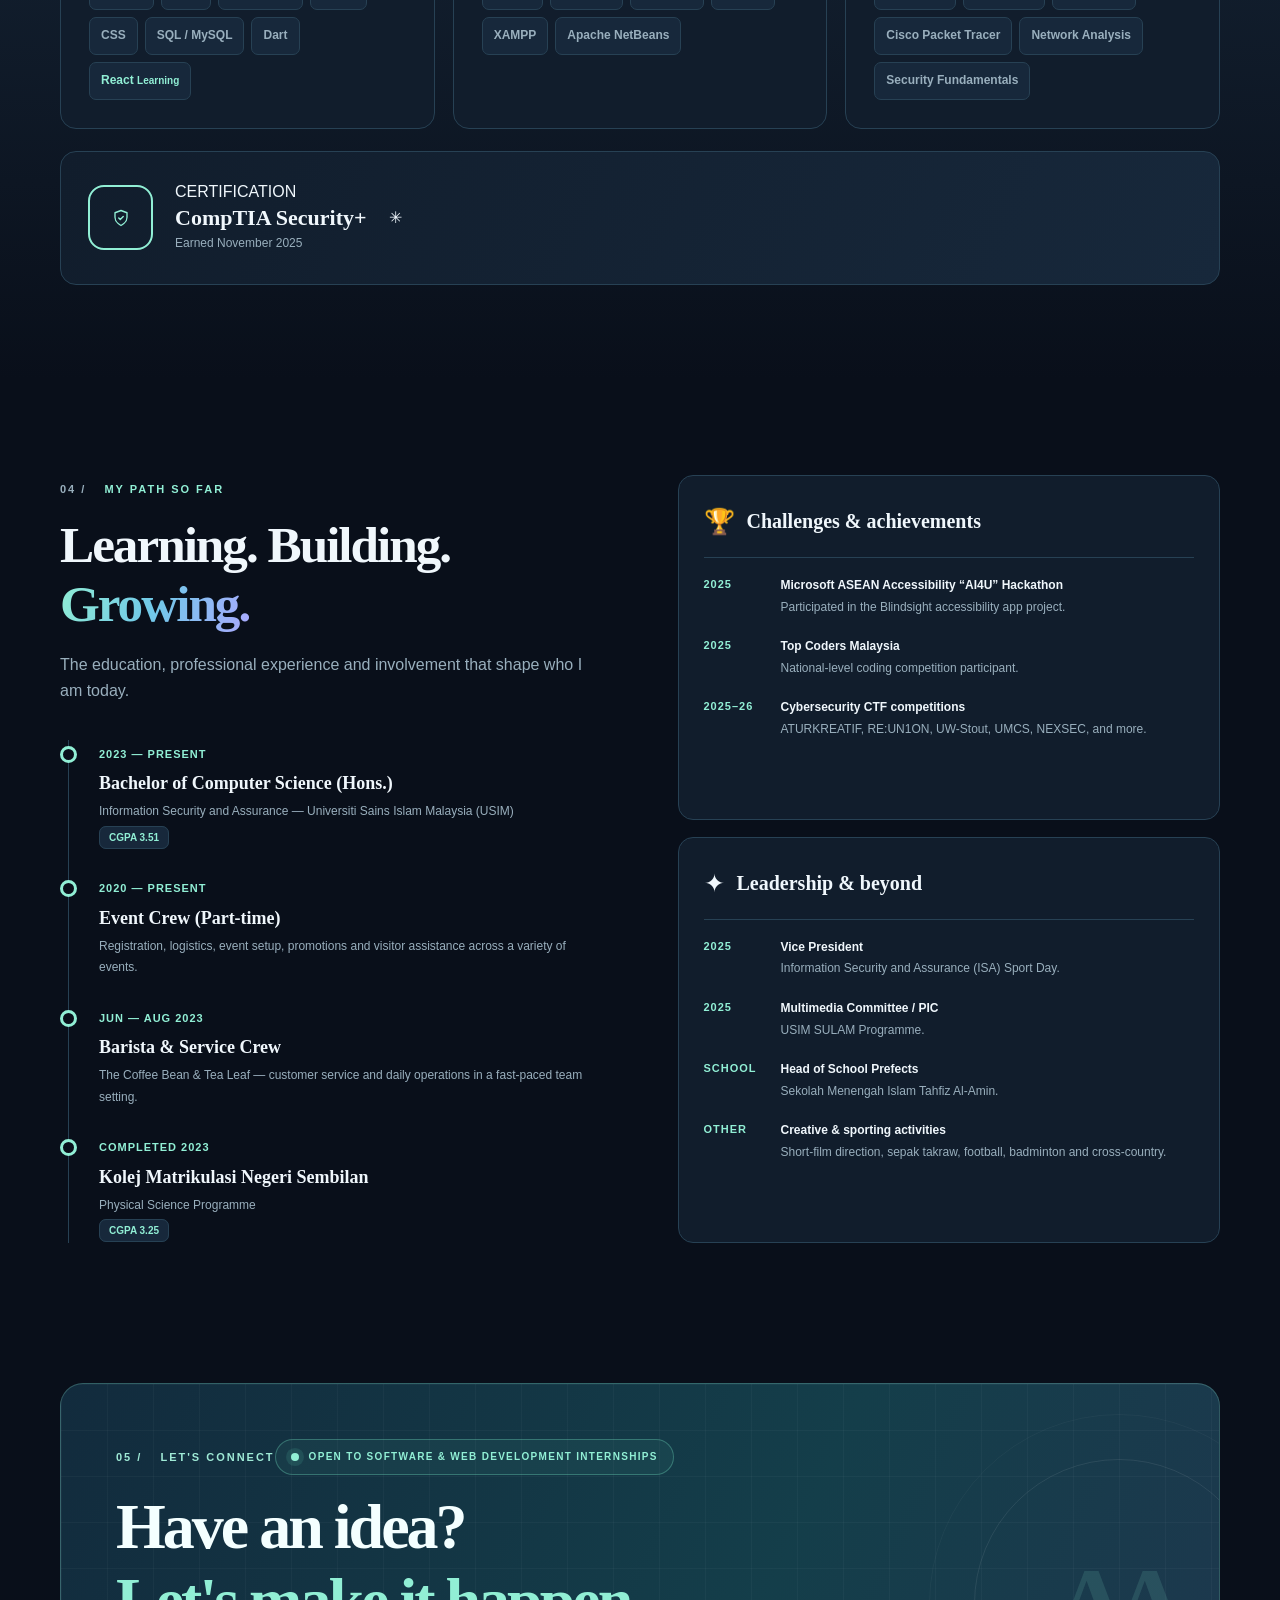
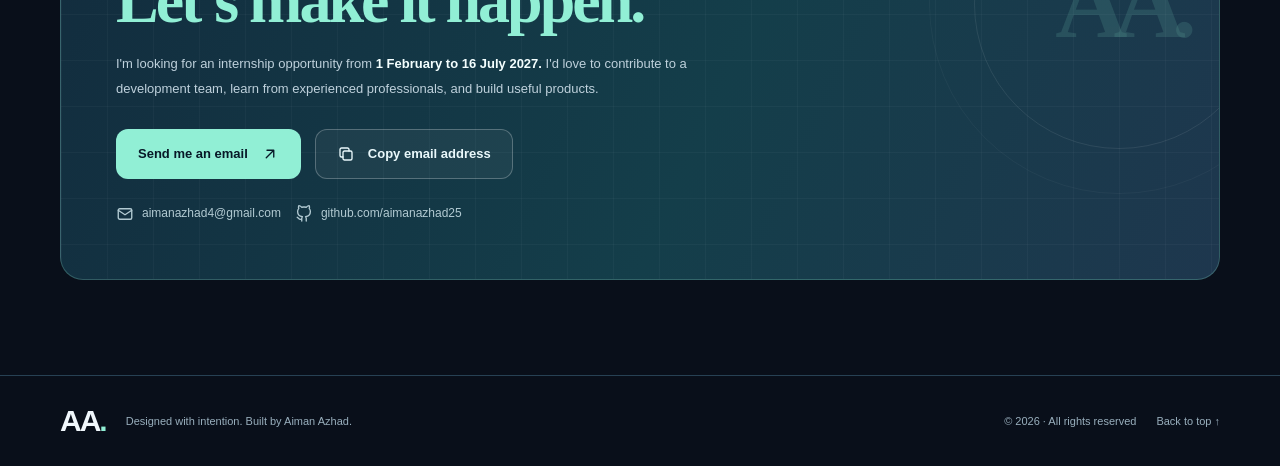
==== commit bfeb91cf: "Add live demo link to Jitu Unggul project card" ====
--- a/index.html
+++ b/index.html
@@ -106,7 +106,7 @@
     <section class="section project-section" id="projects" aria-labelledby="projects-title">
       <div class="container"><div class="section-topline"><div class="section-head"><span class="section-kicker"><span class="section-index">02 /</span> SELECTED WORK</span><h2 id="projects-title">Things I've <span class="gradient-text">built & explored.</span></h2><p>Real-world problem solving, practical software development, and security-focused ideas.</p></div><div class="project-filters" role="group" aria-label="Filter projects"><button class="filter-button active" type="button" data-filter="all" aria-pressed="true">All work</button><button class="filter-button" type="button" data-filter="development" aria-pressed="false">Development</button><button class="filter-button" type="button" data-filter="security" aria-pressed="false">Security</button></div></div>
         <div class="project-grid">
-          <article class="project-card" data-category="development"><div class="project-art art-assets" aria-label="Illustrative asset management app interface"><div class="art-noise"></div><div class="art-device"><div class="device-top"><span class="device-dot"></span> Asset Manager <span>•••</span></div><div class="device-overview"><span>Equipment inventory</span><strong>Overview</strong><div class="asset-stat"><span>Inventory records</span><span class="small-badge">ACTIVE</span></div><div class="asset-list"><div><b class="asset-icon">▣</b><span>Equipment records</span><i>›</i></div><div><b class="asset-icon">◈</b><span>Event allocation</span><i>›</i></div><div><b class="asset-icon">⚙</b><span>Maintenance log</span><i>›</i></div></div></div></div><span class="art-caption">ILLUSTRATIVE APP CONCEPT</span></div><div class="project-info"><div class="project-overline"><span>01 / INDEPENDENT PROJECT</span><span class="project-year">Mobile application</span></div><h3>Asset Management Application</h3><p>Developed an inventory application for Jitu Unggul, a game and event equipment supplier, to manage asset records, event allocations and maintenance tracking with persistent Firebase storage.</p><div class="tag-list"><span>Flutter</span><span>Dart</span><span>Firebase</span></div></div></article>
+          <article class="project-card" data-category="development"><div class="project-art art-assets" aria-label="Illustrative asset management app interface"><div class="art-noise"></div><div class="art-device"><div class="device-top"><span class="device-dot"></span> Asset Manager <span>•••</span></div><div class="device-overview"><span>Equipment inventory</span><strong>Overview</strong><div class="asset-stat"><span>Inventory records</span><span class="small-badge">ACTIVE</span></div><div class="asset-list"><div><b class="asset-icon">▣</b><span>Equipment records</span><i>›</i></div><div><b class="asset-icon">◈</b><span>Event allocation</span><i>›</i></div><div><b class="asset-icon">⚙</b><span>Maintenance log</span><i>›</i></div></div></div></div><span class="art-caption">ILLUSTRATIVE APP CONCEPT</span></div><div class="project-info"><div class="project-overline"><span>01 / INDEPENDENT PROJECT</span><span class="project-year">Mobile application</span></div><h3>Asset Management Application</h3><p>Developed an inventory application for Jitu Unggul, a game and event equipment supplier, to manage asset records, event allocations and maintenance tracking with persistent Firebase storage.</p><div class="tag-list"><span>Flutter</span><span>Dart</span><span>Firebase</span></div><p style="margin-top:18px"><a class="text-link" href="https://jitu-unggul-asset-management.web.app" target="_blank" rel="noopener noreferrer">View live application ↗</a></p></div></article>
           <article class="project-card" data-category="development security"><div class="project-art art-sales" aria-label="Illustrative sales analytics dashboard"><div class="art-noise"></div><div class="sales-ui"><div class="sales-sidebar"><span class="sales-logo">S<span>•</span></span><span>▦</span><span>◫</span><span>◉</span></div><div class="sales-main"><div class="sales-header"><span>Analytics / Overview</span><b>● Manager view</b></div><h4>Sales performance</h4><div class="sales-stat-row"><div><span>Revenue</span><strong>Data insights</strong></div><div><span>Access</span><strong>RBAC</strong></div></div><div class="bar-chart"><i style="--bar:44%"></i><i style="--bar:72%"></i><i style="--bar:58%"></i><i style="--bar:83%"></i><i style="--bar:66%"></i><i style="--bar:94%"></i><i style="--bar:76%"></i><i style="--bar:98%"></i></div><div class="sales-bottom"><span>↗ Reporting insights</span><span>AI-driven</span></div></div></div><span class="art-caption">ILLUSTRATIVE DASHBOARD CONCEPT</span></div><div class="project-info"><div class="project-overline"><span>02 / FINAL YEAR PROJECT</span><span class="status-inprogress"><i></i> IN PROGRESS</span></div><h3>AI-Driven Secure Salesforce Analytics Dashboard</h3><p>Building a React-based sales reporting dashboard with role-based access control and distinct analytics views for managers, sales agents and administrators.</p><div class="tag-list"><span>React</span><span>Analytics</span><span>RBAC</span></div></div></article>
           <article class="project-card" data-category="security"><div class="project-art art-phish" aria-label="Illustrative phishing awareness interface"><div class="art-noise"></div><div class="phish-window"><div class="phish-nav"><span class="phish-logo"><svg class="icon"><use href="#i-shield"/></svg></span><b>PhishGuard</b><span>URL AWARENESS</span></div><div class="phish-inner"><span class="scan-caption">CHECK A SUSPICIOUS LINK</span><div class="fake-input"><span>https://example.com/...</span><b>Check URL</b></div><div class="scan-flow"><span>Submit URL</span><i>→</i><span>Assess risk</span><i>→</i><span>Learn</span></div><div class="phish-shield"><svg class="icon"><use href="#i-shield"/></svg><div><b>Security awareness</b><span>Understand phishing risks</span></div></div></div></div><span class="art-caption">ILLUSTRATIVE PROJECT CONCEPT</span></div><div class="project-info"><div class="project-overline"><span>03 / TEAM ACADEMIC PROJECT</span><span class="project-year">Web security</span></div><h3>PhishGuard — Phishing Detection & Awareness</h3><p>Collaborated on a web application concept for URL checking, phishing-risk results and awareness content. Helped plan authentication, blacklist administration and data storage.</p><div class="tag-list"><span>Web development</span><span>MySQL</span><span>Cybersecurity</span></div></div></article>
         </div>
